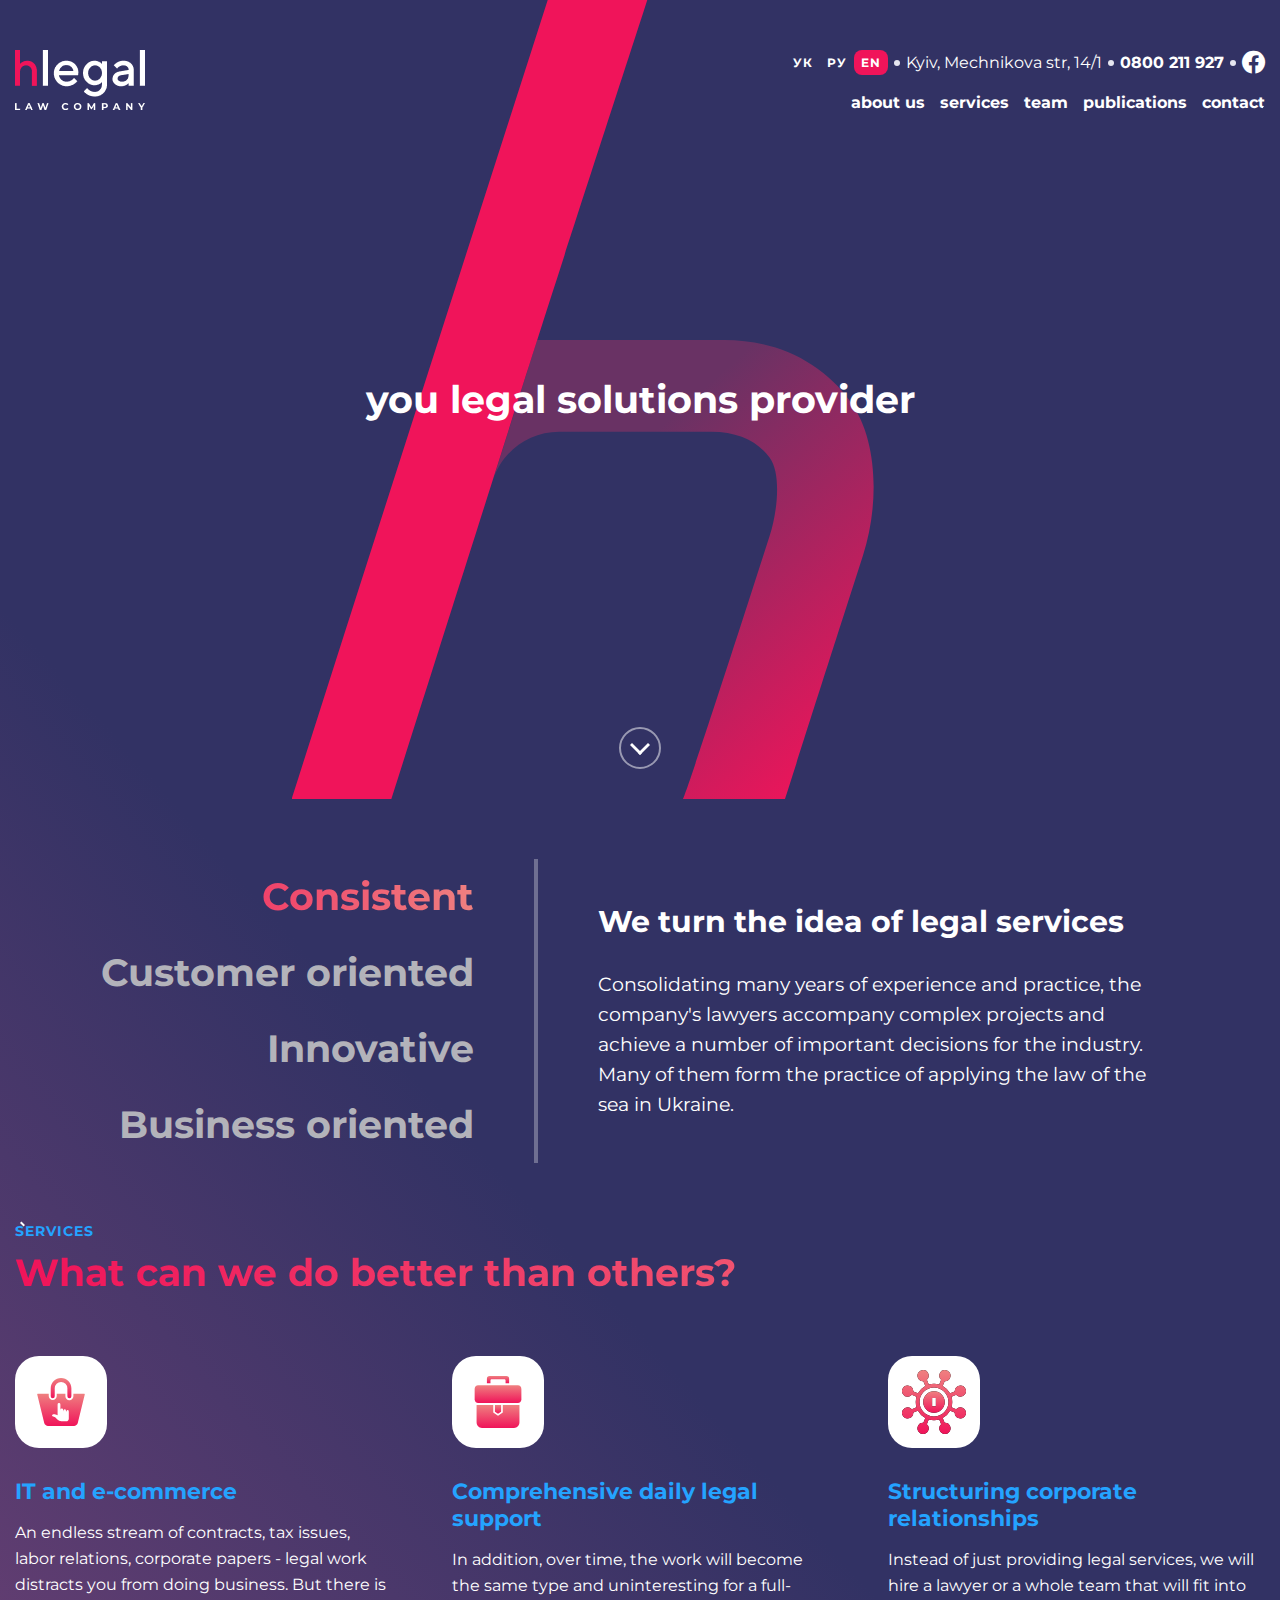
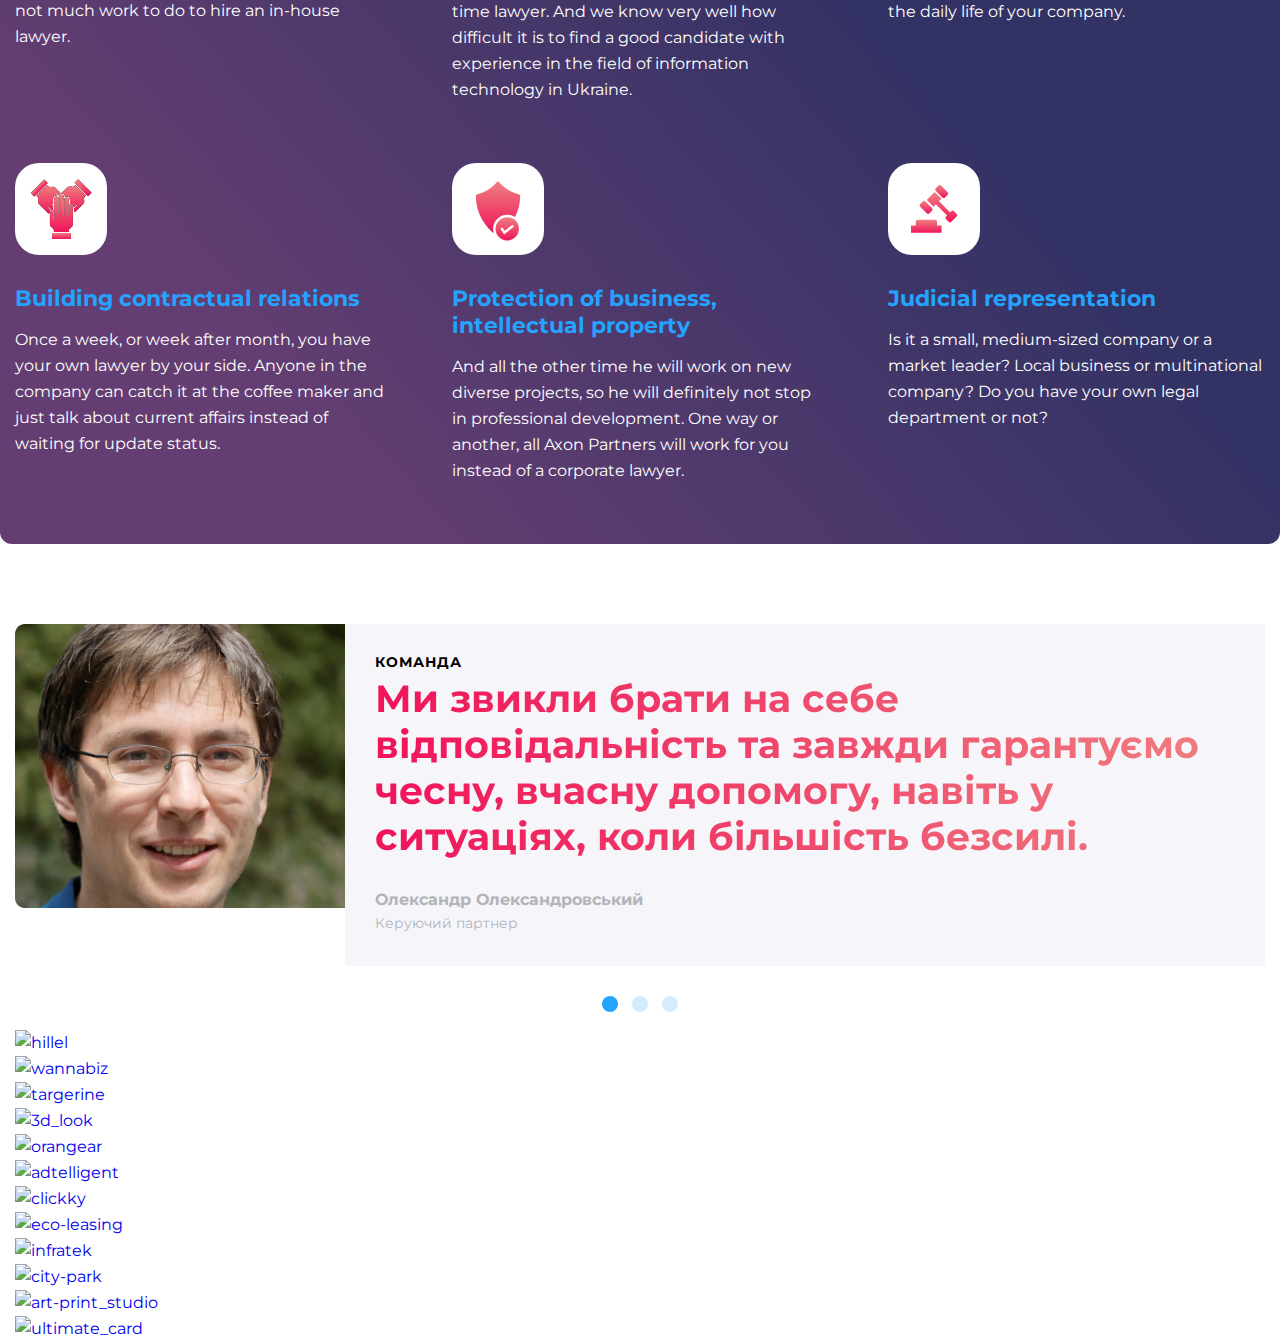
==== public/index.html @ ef776700 "f" ====
<!DOCTYPE html>
<html lang="en">

<head>
    <meta charset="UTF-8">
    <meta http-equiv="X-UA-Compatible" content="IE=edge">
    <meta name="viewport" content="width=device-width, initial-scale=1.0">
    <link rel="stylesheet" href="https://cdn.jsdelivr.net/npm/swiper@8/swiper-bundle.min.css"/>
    <link rel="stylesheet" href="css/style.css">
    <title>Document</title>
</head>

<body>
    <div id="wrapper">
        <header id="header">
            <div class="container">
                <div class="head">
                    <div class="head__text">
                        <div class="head__menu-top">
                            <ul class="head__lang">
                                <li class="head__info-lang"><a class="head__lang-link" href="#">УК</a></li>
                                <li class="head__info-lang"><a class="head__lang-link" href="#">РУ</a></li>
                                <li class="head__info-lang"><a class="head__lang-link head__lang-link--active" href="#">EN</a></li>
                            </ul>
                            <ul class="head__info">
                                <li class="head__info-contact mobile-none">
                                    <a class="head__contact-link head__contact-link--fw-reg" href="#">
                                        <address>Kyiv, Mechnikova str, 14/1</address>
                                    </a>
                                </li>
                                <li class="head__info-contact"><a class="head__contact-link" href="tel:0800211927">0800 211 927</a></li>
                                <li class="head__info-contact mobile-none"><a class="head__contact-link head__fb" href="#"><span class="icon-facebook"></span></a></li>
                            </ul>
                        </div>
                        <input id="drop" type="checkbox">
                        <label for="drop" class="drop"><span>m</span></label>
                        <div class="drop-bg">
                            <ul class="head__menu mobile-none">
                                <li class="head__menu-list"><a class="head__menu-link" href="#">about us</a></li>
                                <li class="head__menu-list"><a class="head__menu-link" href="#">services</a></li>
                                <li class="head__menu-list"><a class="head__menu-link" href="#">team</a></li>
                                <li class="head__menu-list"><a class="head__menu-link" href="#">publications</a></li>
                                <li class="head__menu-list"><a class="head__menu-link" href="#">contact</a></li>
                            </ul>
                        </div>
                    </div>
                    <div class="head__logo">
                        <a class="head__logo-link" href="#"><img src="images/logo.png" alt="logo"></a>
                    </div>
                </div>
            </div>
        </header>
        <main id="main">
            <div class="main-grad">
                <div class="container">
                    <div class="symbol">
                        <div class="symbol__img">
                            <img src="images/Symbol.svg" alt="symbol">
                        </div>
                        <span class="symbol__text-pos">you legal solutions provider</span>
                        <a href="#" class="symbol__btn-pos"><span class="symbol__arrow">a</span></a>
                    </div>
                    <div class="menu-check">
                        <input id="cons" name="chek" type="radio" checked>
                        <input id="cust" name="chek" type="radio">
                        <input id="innov" name="chek" type="radio">
                        <input id="busin" name="chek" type="radio">
                        <div class="menu-check__list menu-check__swiper">
                            <label class="hero menu-check__click" for="cons">Consistent</label>
                            <label class="hero menu-check__click" for="cust">Customer oriented</label>
                            <label class="hero menu-check__click" for="innov">Innovative</label>
                            <label class="hero menu-check__click" for="busin">Business oriented</label>
                        </div>
                        <div class="menu-check__body">
                            <div class="cons radio">
                                <h2 class="menu-check__title">We turn the idea of legal services</h2>
                                <p>
                                    Consolidating many years of experience and practice, the
                                    company's lawyers accompany complex projects and
                                    achieve a number of important decisions for the industry.
                                    Many of them form the practice of applying the law of the
                                    sea in Ukraine.
                                </p>
                            </div>
                            <div class="cust radio">
                                <h2 class="menu-check__title">We turn the idea of legal services</h2>
                                <p>
                                    Consolidating many years of experience and practice, the 
                                    company's lawyers accompany complex projects and 
                                    achieve a number of important decisions for the industry.
                                </p>
                            </div>
                            <div class="innov radio">
                                <h2 class="menu-check__title">We turn the idea of </h2>
                                <p>
                                    Consolidating many years of experience and practice, the 
                                    company's lawyers accompany complex projects and 
                                    achieve
                                </p>
                            </div>
                            <div class="busin radio">
                                <h2 class="menu-check__title">We turn the idea of legal services</h2>
                                <p>
                                    Consolidating many years of experience and practice, the 
                                    company's lawyers accompany complex projects and 
                                    achieve a number of important decisions for the industry. 
                                </p>
                            </div>
                        </div>
                    </div>
                    <div class="line-cards">
                        <a class="line-cards__btn" href="#"><h3 class="h3-caps line-cards__h3-caps">Services</h3></a>
                        <span class="hero line-cards__hero">What can we do better than others?</span>
                        <ul class="line-cards__list">
                            <li class="line-cards__list-li">
                                <div class="line-cards__card">
                                    <div class="line-cards__photo">
                                        <img src="images/it.svg" alt="it">
                                    </div>
                                    <div class="line-cards__text">
                                        <h3 class="line-cards__title">IT and e-commerce</h3>
                                        <p class="line-cards__description">
                                            An endless stream of contracts, tax issues, labor relations,
                                            corporate papers - legal work distracts you from doing business.
                                            But there is not much work to do to hire an in-house lawyer.
                                        </p>
                                    </div>
                                </div>
                            </li>
                            <li class="line-cards__list-li">
                                <div class="line-cards__card">
                                    <div class="line-cards__photo">
                                        <img src="images/comprehensive.svg" alt="comprehensive">
                                    </div>
                                    <div class="line-cards__text">
                                        <h3 class="line-cards__title">Comprehensive daily
                                            legal support</h3>
                                        <p class="line-cards__description">
                                            In addition, over time, the work will become the same type and
                                            uninteresting for a full-time lawyer. And we know very well
                                            how difficult it is to find a good candidate
                                            with experience in the field of information technology in Ukraine.
                                        </p>
                                    </div>
                                </div>
                            </li>
                            <li class="line-cards__list-li">
                                <div class="line-cards__card">
                                    <div class="line-cards__photo">
                                        <img src="images/structuring.svg" alt="structuring">
                                    </div>
                                    <div class="line-cards__text">
                                        <h3 class="line-cards__title">Structuring corporate relationships</h3>
                                        <p class="line-cards__description">
                                            Instead of just providing legal services, we will hire a
                                            lawyer or a whole team that will fit into the daily life of your company.
                                        </p>
                                    </div>
                                </div>
                            </li>
                            <li class="line-cards__list-li">
                                <div class="line-cards__card">
                                    <div class="line-cards__photo">
                                        <img src="images/building.svg" alt="building">
                                    </div>
                                    <div class="line-cards__text">
                                        <h3 class="line-cards__title">Building contractual relations</h3>
                                        <p class="line-cards__description">
                                            Once a week, or week after month, you have your own lawyer
                                            by your side. Anyone in the company can catch it at
                                            the coffee maker and just talk about current affairs
                                            instead of waiting for update status.
                                        </p>
                                    </div>
                                </div>
                            </li>
                            <li class="line-cards__list-li">
                                <div class="line-cards__card">
                                    <div class="line-cards__photo">
                                        <img src="images/protection.svg" alt="protection">
                                    </div>
                                    <div class="line-cards__text">
                                        <h3 class="line-cards__title">Protection of business, intellectual property</h3>
                                        <p class="line-cards__description">
                                            And all the other time he will work on new diverse projects,
                                            so he will definitely not stop in professional development.
                                            One way or another, all Axon Partners will work for you
                                            instead of a corporate lawyer.
                                        </p>
                                    </div>
                                </div>
                            </li>
                            <li class="line-cards__list-li">
                                <div class="line-cards__card">
                                    <div class="line-cards__photo">
                                        <img src="images/judicial.svg" alt="judicial">
                                    </div>
                                    <div class="line-cards__text">
                                        <h3 class="line-cards__title">Judicial representation</h3>
                                        <p class="line-cards__description">
                                            Is it a small, medium-sized company or a market leader?
                                            Local business or multinational company?
                                            Do you have your own legal department or not?
                                        </p>
                                    </div>
                                </div>
                            </li>
                        </ul>
                    </div>
                </div>
            </div>
            <div class="container">
                <div class="swiper">
                    <div class="swiper-wrapper">
                        <div class="swiper-slide">
                            <div class="team">
                                <div class="team__photo">
                                    <div class="team__petay">
                                        <img src="images/petay.png" alt="petay">
                                    </div>
                                    <div class="team__petay-mobile">
                                        <img src="images/petay-mobile.png" alt="petay-mobile">
                                    </div>
                                </div>
                                <div class="team__discription">
                                    <h3 class="h3-caps">команда</h3>
                                    <blockquote class="hero team__hero">
                                        Ми звикли брати на себе відповідальність та завжди 
                                        гарантуємо чесну, вчасну допомогу, навіть у ситуаціях, 
                                        коли більшість безсилі.
                                    </blockquote>
                                    <figcaption>
                                        <h4 class="team__name">Олександр Олександровський</h4>
                                        <span class="team__position">Керуючий партнер</span>
                                    </figcaption>
                                </div>
                            </div>
                        </div>
                        <div class="swiper-slide">
                            <div class="team">
                                <div class="team_photo">
                                    <div class="team__petay">
                                        <img src="images/petay.png" alt="petay">
                                    </div>
                                    <div class="team__petay-mobile">
                                        <img src="images/petay-mobile.png" alt="petay-mobile">
                                    </div>
                                </div>
                                <div class="team__discription">
                                    <h3 class="h3-caps">команда</h3>
                                    <blockquote class="hero team__hero">
                                        Ми звикли брати на себе відповідальність та завжди 
                                        гарантуємо чесну, вчасну допомогу, навіть у ситуаціях, 
                                        коли більшість безсилі.
                                    </blockquote>
                                    <figcaption>
                                        <h4 class="team__name">Олександр Олександровський</h4>
                                        <span class="team__position">Керуючий партнер</span>
                                    </figcaption>
                                </div>
                            </div>
                        </div>
                        <div class="swiper-slide">
                            <div class="team">
                                <div class="team__photo">
                                    <div class="team__petay">
                                        <img src="images/petay.png" alt="petay">
                                    </div>
                                    <div class="team__petay-mobile">
                                        <img src="images/petay-mobile.png" alt="petay-mobile">
                                    </div>
                                </div>
                                <div class="team__discription">
                                    <h3 class="h3-caps">команда</h3>
                                    <blockquote class="hero team__hero">
                                        Ми звикли брати на себе відповідальність та завжди 
                                        гарантуємо чесну, вчасну допомогу, навіть у ситуаціях, 
                                        коли більшість безсилі.
                                    </blockquote>
                                    <figcaption>
                                        <h4 class="team__name">Олександр Олександровський</h4>
                                        <span class="team__position">Керуючий партнер</span>
                                    </figcaption>
                                </div>
                            </div>
                        </div>
                    </div>
                    <div class="swiper-pagination"></div>
                </div>
            </div>
            <div class="brand">
                <div class="container">
                    <ul>
                        <li><a href="#"><img src="ima" alt="hillel"></a></li>
                        <li><a href="#"><img src="" alt="wannabiz"></a></li>
                        <li><a href="#"><img src="" alt="targerine"></a></li>
                        <li><a href="#"><img src="" alt="3d_look"></a></li>
                        <li><a href="#"><img src="" alt="orangear"></a></li>
                        <li><a href="#"><img src="" alt="adtelligent"></a></li>
                        <li><a href="#"><img src="" alt="clickky"></a></li>
                        <li><a href="#"><img src="" alt="eco-leasing"></a></li>
                        <li><a href="#"><img src="" alt="infratek"></a></li>
                        <li><a href="#"><img src="" alt="city-park"></a></li>
                        <li><a href="#"><img src="" alt="art-print_studio"></a></li>
                        <li><a href="#"><img src="" alt="ultimate_card"></a></li>
                    </ul>
                </div>
            </div>
        <!-- </div> -->
        </main>
        <footer id="footer">
        </footer>
    </div>
    <script src="https://cdn.jsdelivr.net/npm/swiper@8/swiper-bundle.min.js"></script>
    <script>
        const swiper = new Swiper('.swiper', {
            loop: true,

            pagination: {
                el: '.swiper-pagination',
                clickable: true,
            },
        });
    </script>
    <!-- <script>
        const swiper_check = new Swiper('.menu-check__swiper', {
            loop: true,

            effect: slide,
            clickable: true,
            pagination: {
                el: '.swiper-slide',
                clickable: true,

                breakpoints: {
                    480: {
                        clickable: false,
                    },
                },
            },
        });
    </script> -->
</body>

</html>
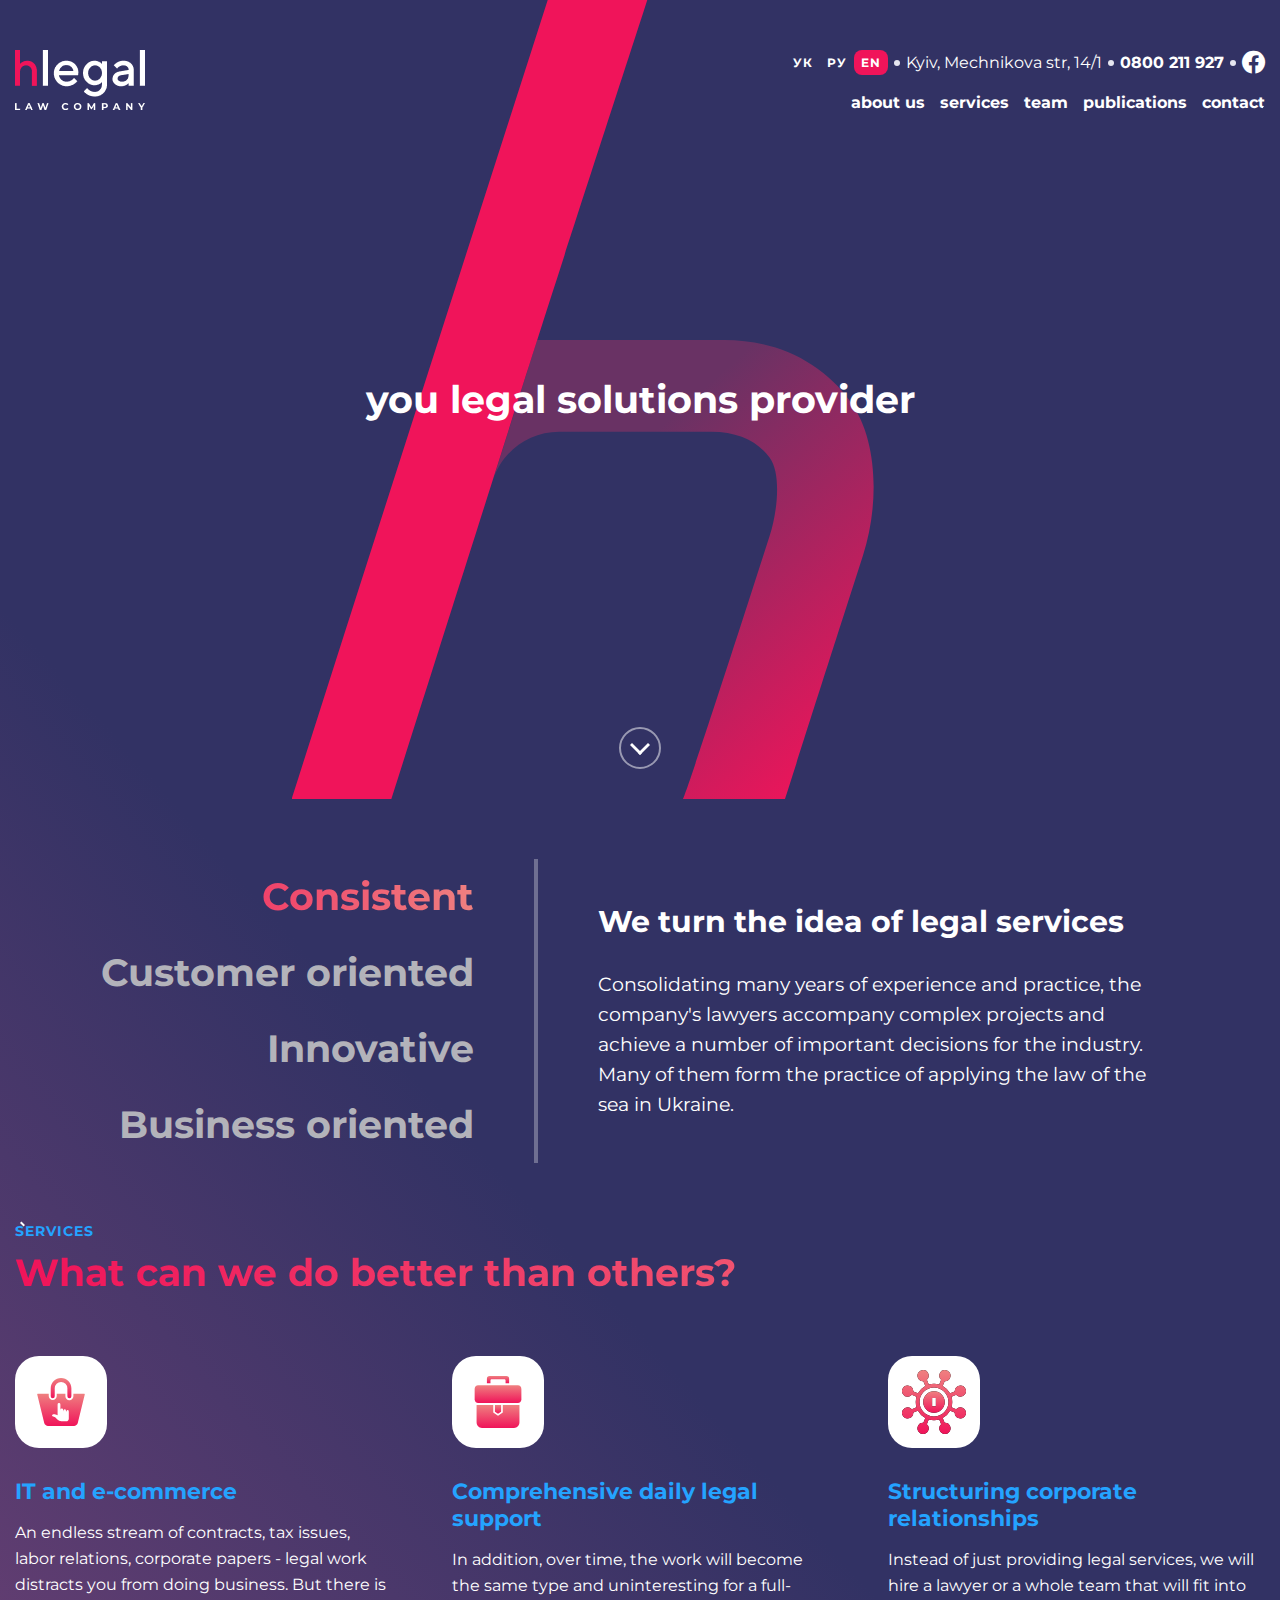
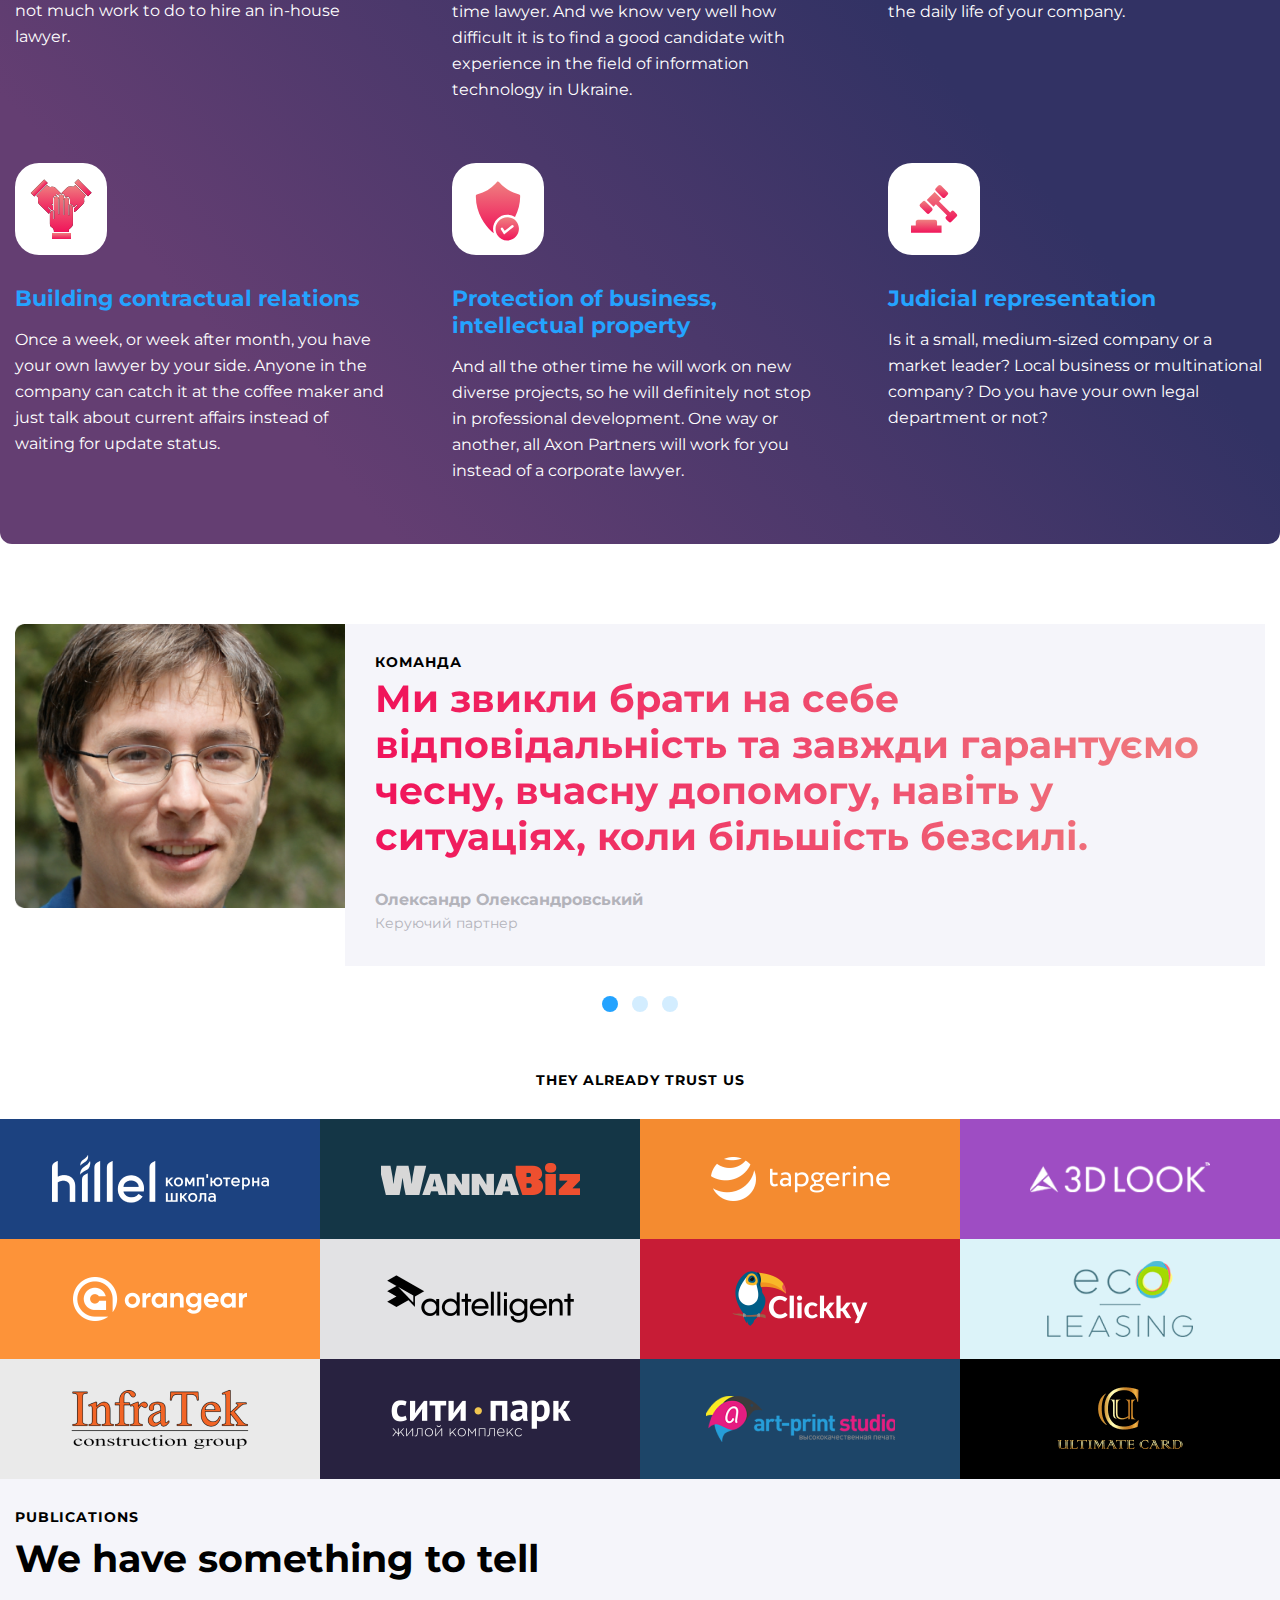
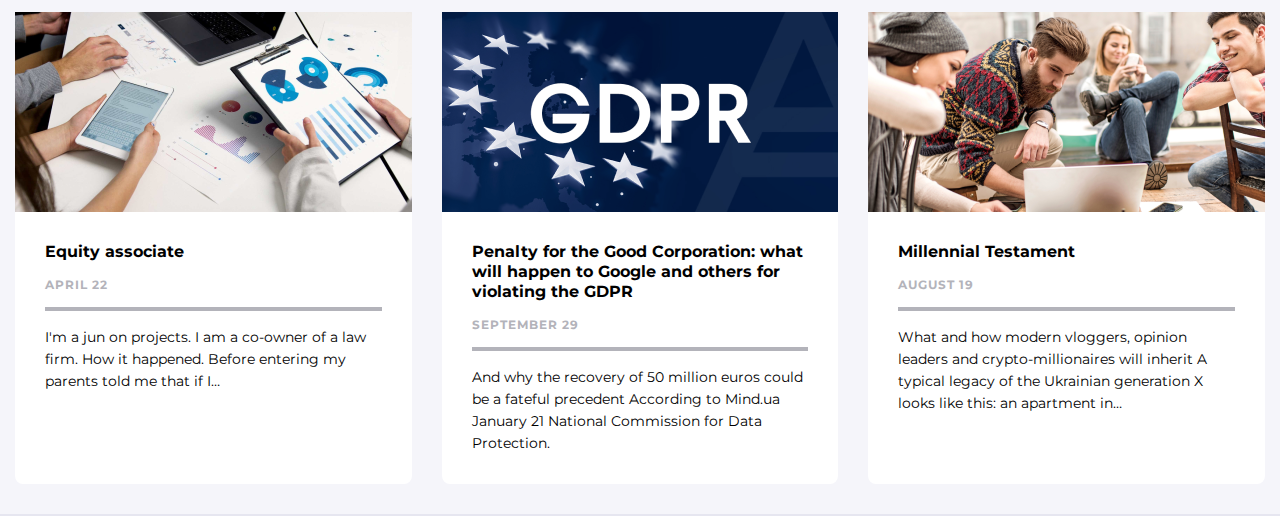
==== commit a3e539c4: "f" ====
--- a/public/index.html
+++ b/public/index.html
@@ -289,24 +289,61 @@
                 </div>
             </div>
             <div class="brand">
+                <h3 class="h3-caps brand__h3-caps">They already trust us</h3>
+                <div class="brand__grid-box">
+                    <a class="brand__img" href="#"><img src="images/hillel.png" alt="hillel"></a>
+                    <a class="brand__img" href="#"><img src="images/wannabiz.png" alt="wannabiz"></a>
+                    <a class="brand__img" href="#"><img src="images/targerin.png" alt="targerine"></a>
+                    <a class="brand__img" href="#"><img src="images/3d_look.png" alt="3d_look"></a>
+                    <a class="brand__img" href="#"><img src="images/orangear.png" alt="orangear"></a>
+                    <a class="brand__img" href="#"><img src="images/adtelligent.png" alt="adtelligent"></a>
+                    <a class="brand__img" href="#"><img src="images/clickky.png" alt="clickky"></a>
+                    <a class="brand__img" href="#"><img src="images/eco-leasing.png" alt="eco-leasing"></a>
+                    <a class="brand__img" href="#"><img src="images/infatek.png" alt="infratek"></a>
+                    <a class="brand__img" href="#"><img src="images/city-park.png" alt="city-park"></a>
+                    <a class="brand__img" href="#"><img src="images/art-print_studio.png" alt="art-print_studio"></a>
+                    <a class="brand__img" href="#"><img src="images/ultimate_card.png" alt="ultimate_card"></a>
+                </div>
+            </div>
+            <div class="article">
                 <div class="container">
-                    <ul>
-                        <li><a href="#"><img src="ima" alt="hillel"></a></li>
-                        <li><a href="#"><img src="" alt="wannabiz"></a></li>
-                        <li><a href="#"><img src="" alt="targerine"></a></li>
-                        <li><a href="#"><img src="" alt="3d_look"></a></li>
-                        <li><a href="#"><img src="" alt="orangear"></a></li>
-                        <li><a href="#"><img src="" alt="adtelligent"></a></li>
-                        <li><a href="#"><img src="" alt="clickky"></a></li>
-                        <li><a href="#"><img src="" alt="eco-leasing"></a></li>
-                        <li><a href="#"><img src="" alt="infratek"></a></li>
-                        <li><a href="#"><img src="" alt="city-park"></a></li>
-                        <li><a href="#"><img src="" alt="art-print_studio"></a></li>
-                        <li><a href="#"><img src="" alt="ultimate_card"></a></li>
-                    </ul>
-                </div>
-            </div>
-        <!-- </div> -->
+                    <h3 class="h3-caps article__h3-caps">Publications</h3>
+                    <span class="hero article__hero">We have something to tell</span>
+                    <div class="article__grid-box">
+                        <div class="article__card">
+                            <div class="article__card-img">
+                                <img src="images/equity.png" alt="equity">
+                            </div>
+                            <div class="article__card-body">
+                                <h4 class="article__title">Equity associate</h4>
+                                <span class="article__date h3-caps">April 22</span>
+                                <p class="article__text">I'm a jun on projects. I am a co-owner of a law firm. How it happened. Before entering my parents told me that if I…</p>
+                            </div>
+                        </div>
+                        <div class="article__card">
+                            <div class="article__card-img">
+                                <img src="images/gdpr.png" alt="gdpr">
+                            </div>
+                            <div class="article__card-body">
+                                <h4 class="article__title">Penalty for the Good Corporation: what will happen to Google and others for violating the GDPR</h4>
+                                <span class="article__date h3-caps">September 29</span>
+                                <p class="article__text">And why the recovery of 50 million euros could be a fateful precedent According to Mind.ua January 21 National Commission for Data Protection.</p>
+                            </div>
+                        </div>
+                        <div class="article__card">
+                            <div class="article__card-img">
+                                <img src="images/testament.png" alt="testament">
+                            </div>
+                            <div class="article__card-body">
+                                <h4 class="article__title">Millennial Testament</h4>
+                                <span class="article__date h3-caps">August 19</span>
+                                <p class="article__text">What and how modern vloggers, opinion leaders and crypto-millionaires will inherit A typical legacy of the Ukrainian generation X looks like this: an apartment in…</p>
+                            </div>
+                        </div>
+                    </div>
+                </div>
+            </div>
+            </div>
         </main>
         <footer id="footer">
         </footer>
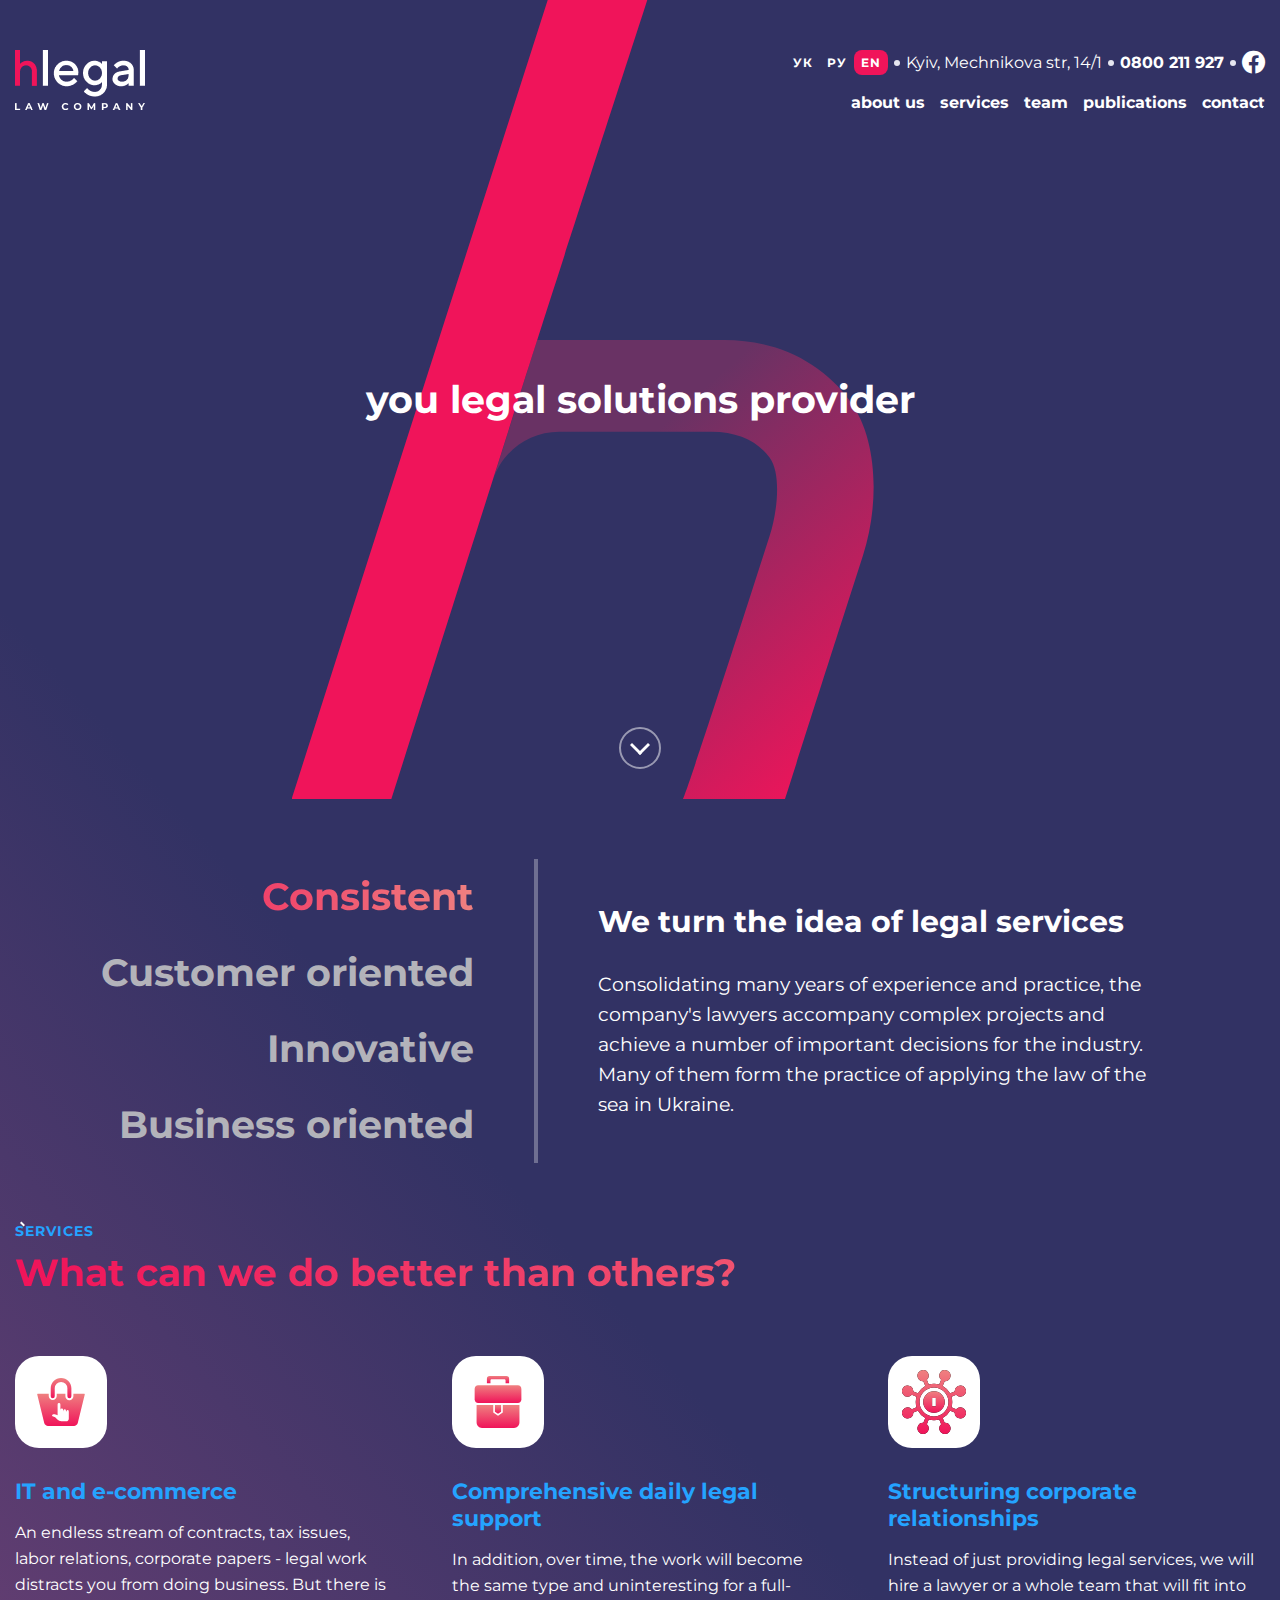
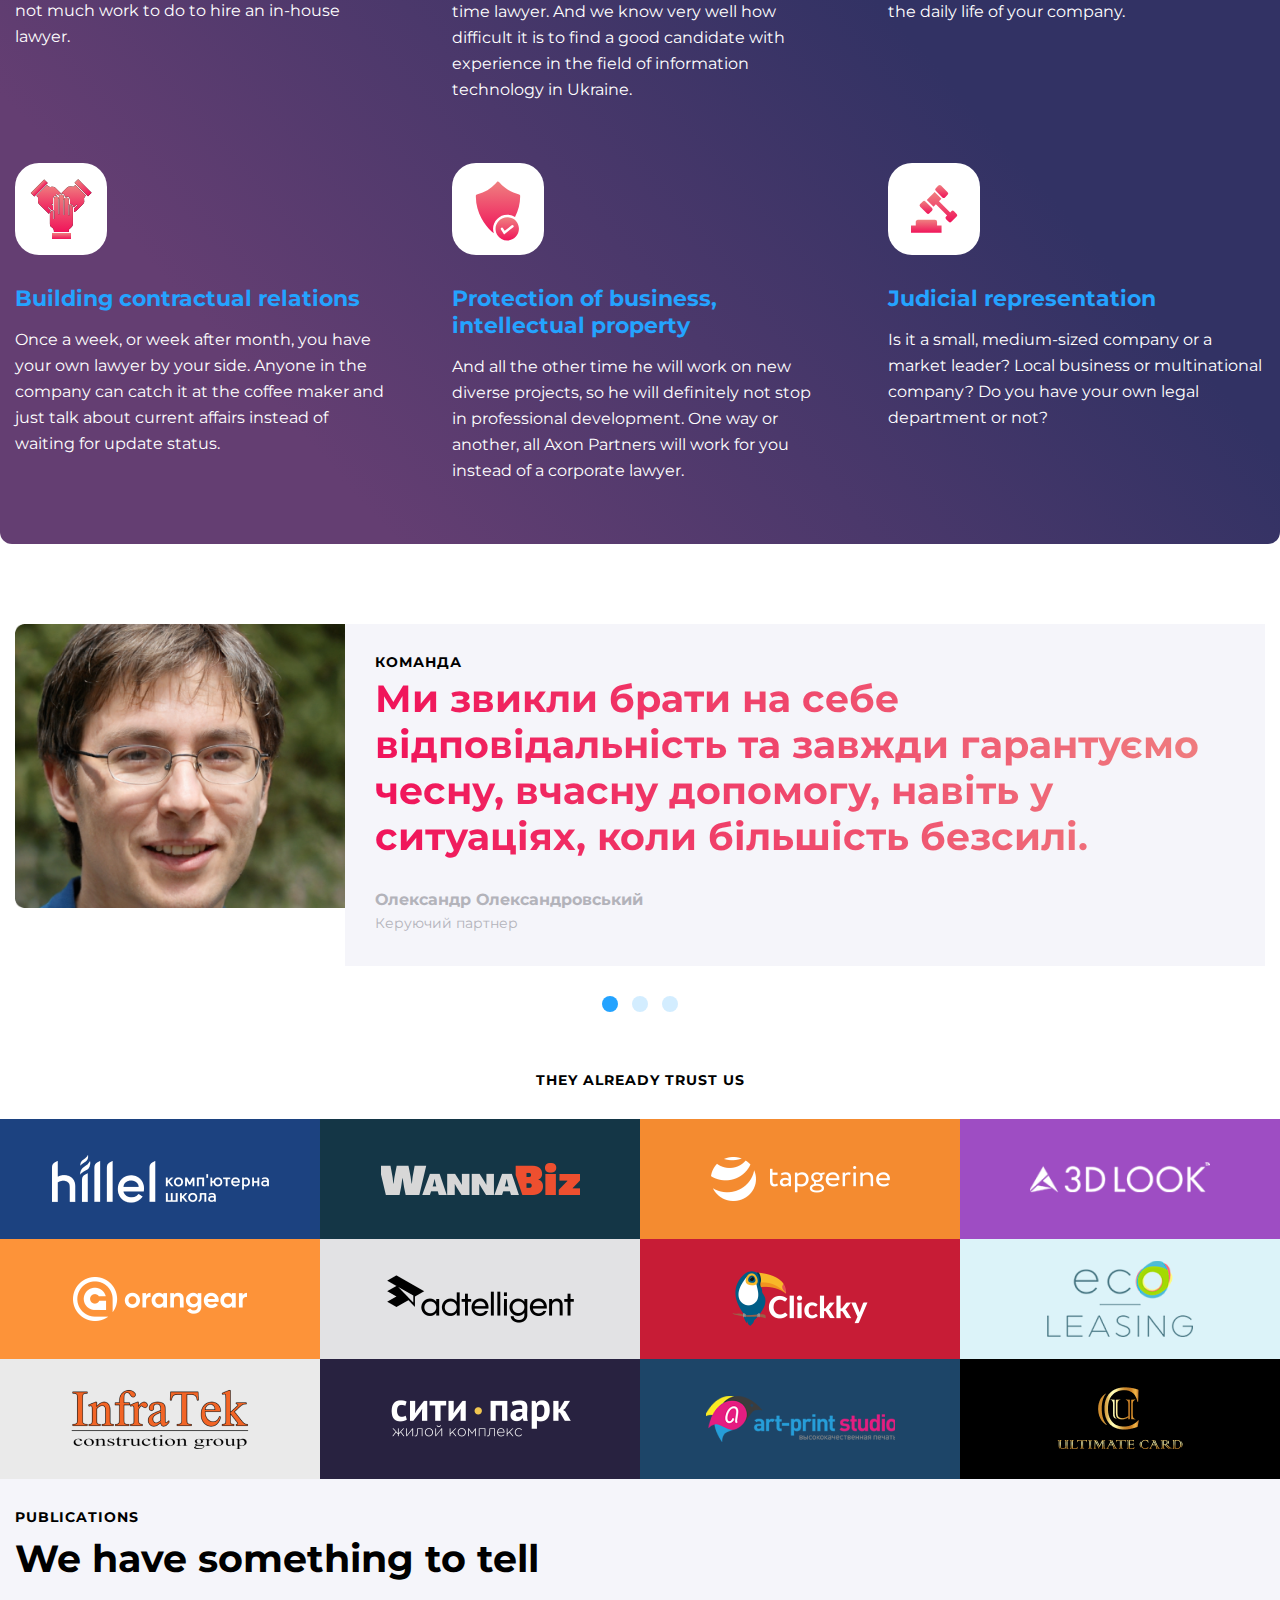
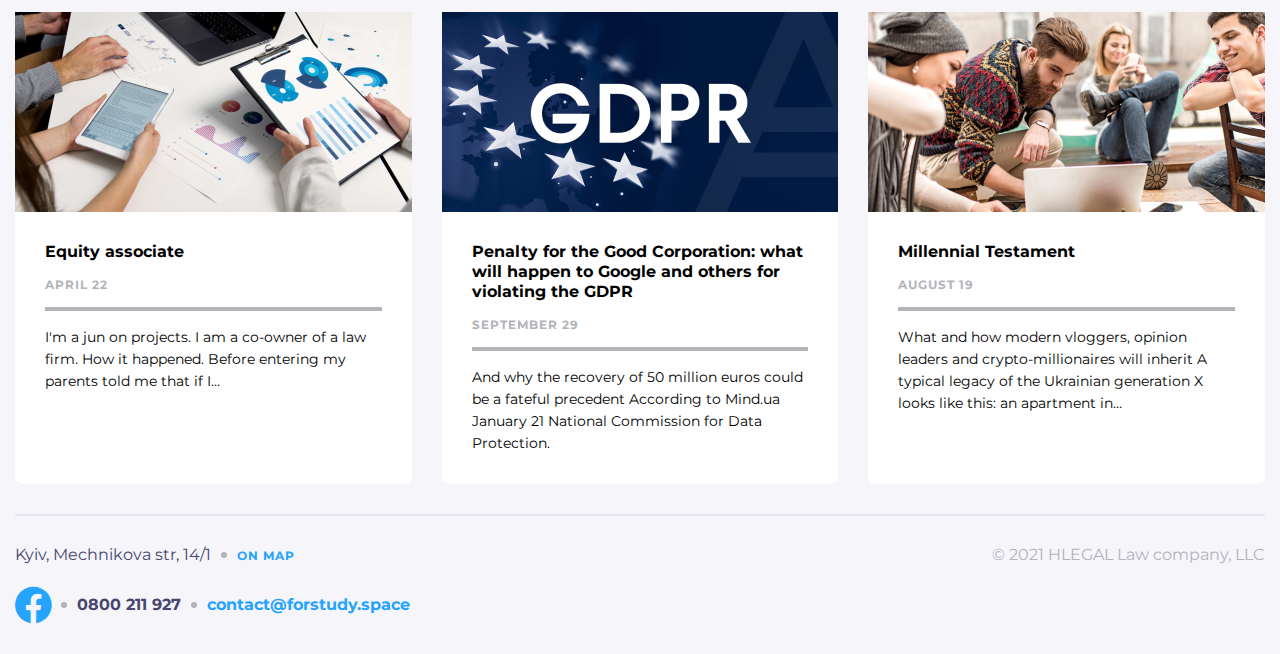
==== commit 50672904: "f" ====
--- a/public/index.html
+++ b/public/index.html
@@ -343,9 +343,34 @@
                     </div>
                 </div>
             </div>
-            </div>
         </main>
         <footer id="footer">
+            <div class="footer__wrapper">
+                <div class="container">
+                    <div class="footer">
+                        <ul class="footer__address">
+                            <li class="head__info-contact">
+                                <a class="head__contact-link head__contact-link--fw-reg" href="#">
+                                    <address>Kyiv, Mechnikova str, 14/1</address>
+                                </a>
+                            </li>
+                            <li class="head__info-contact">
+                                <a class="head__info-contact--foot-fz head__info-contact--foot-color" href="#">On map</a>
+                            </li>
+                        </ul>
+                        <ul class="footer__contact">
+                            <li class="head__info-contact">
+                                <a class="head__contact-link head__fb footer__fb head__info-contact--foot-color" href="#">
+                                    <span class="icon-facebook"></span>
+                                </a>
+                            </li>
+                            <li class="head__info-contact"><a class="head__contact-link" href="tel:0800211927">0800 211 927</a></li>
+                            <li class="head__info-contact"><a class="head__contact-link head__info-contact--foot-color" href="mail:contact@forstudy.space">contact@forstudy.space</a></li>
+                        </ul>
+                        <div class="footer__c"><span>© 2021 HLEGAL Law company, LLC</span></div>
+                    </div>
+                </div>
+            </div>
         </footer>
     </div>
     <script src="https://cdn.jsdelivr.net/npm/swiper@8/swiper-bundle.min.js"></script>
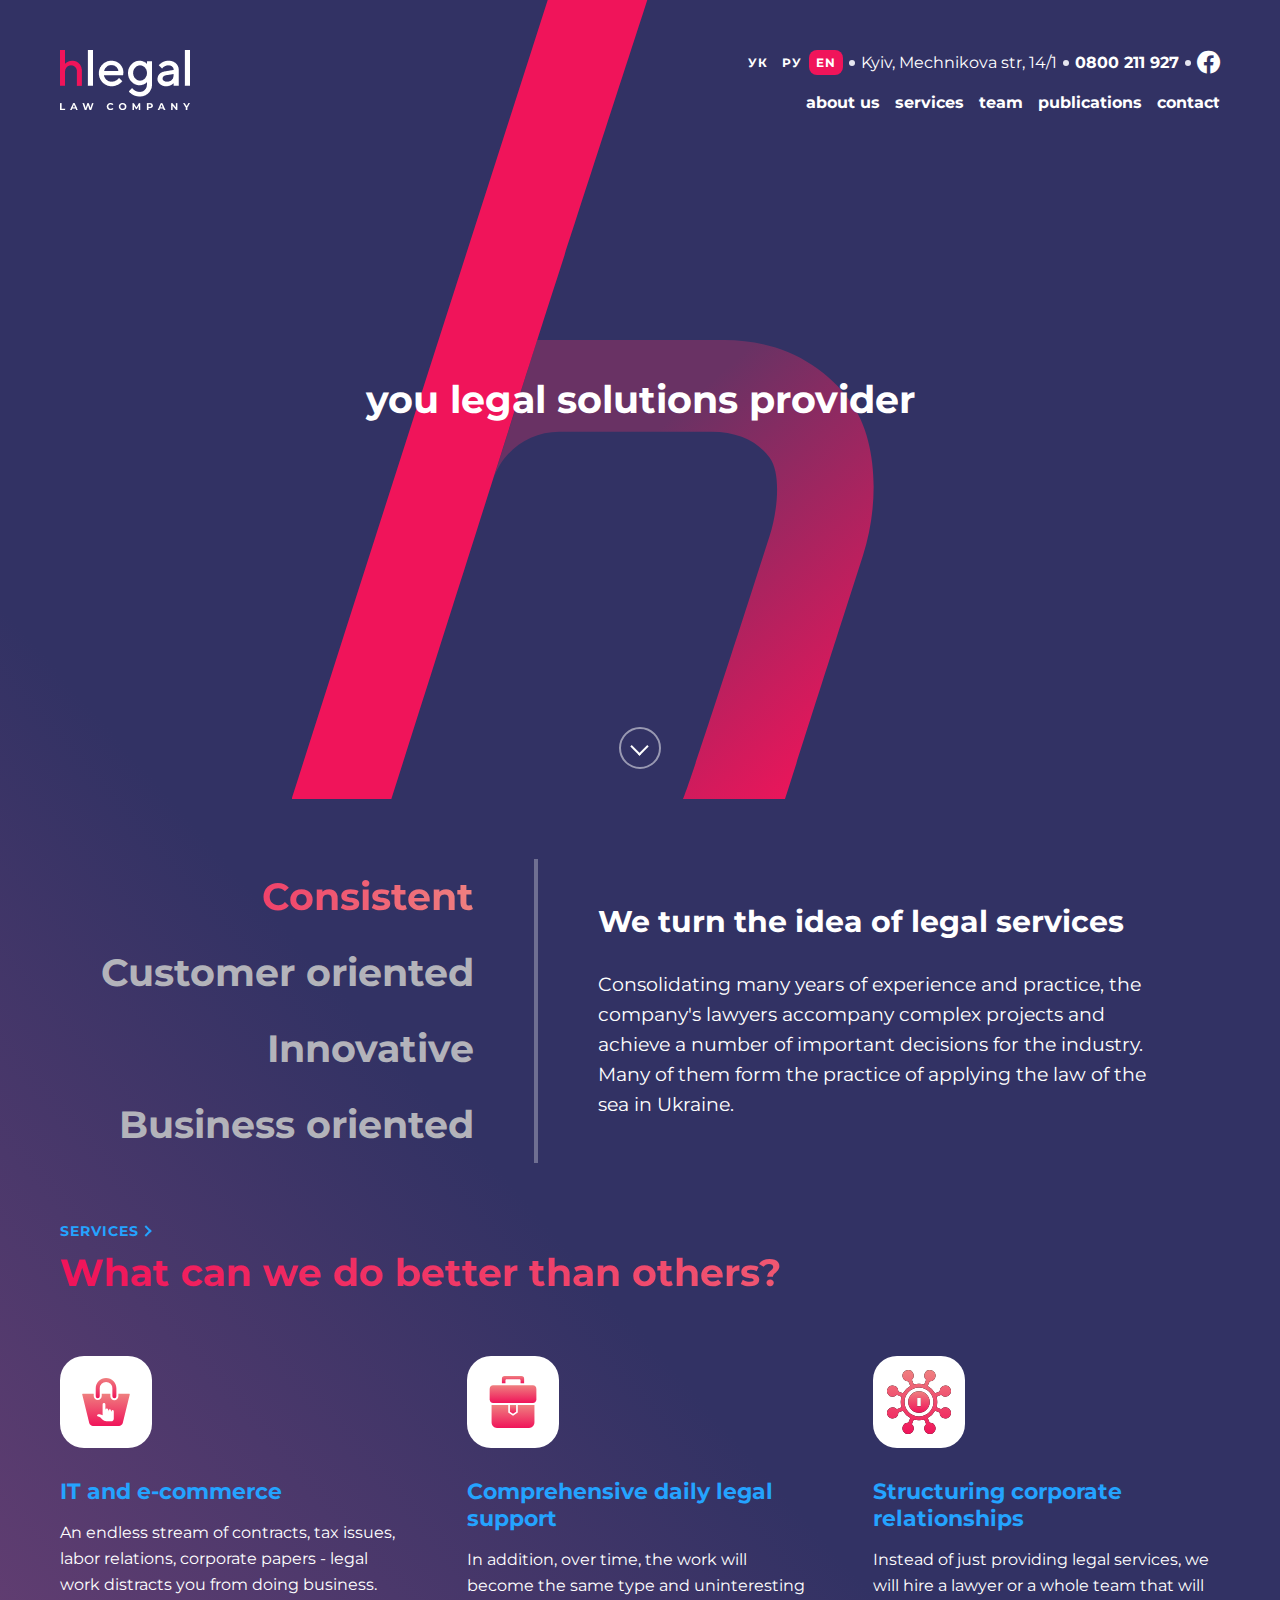
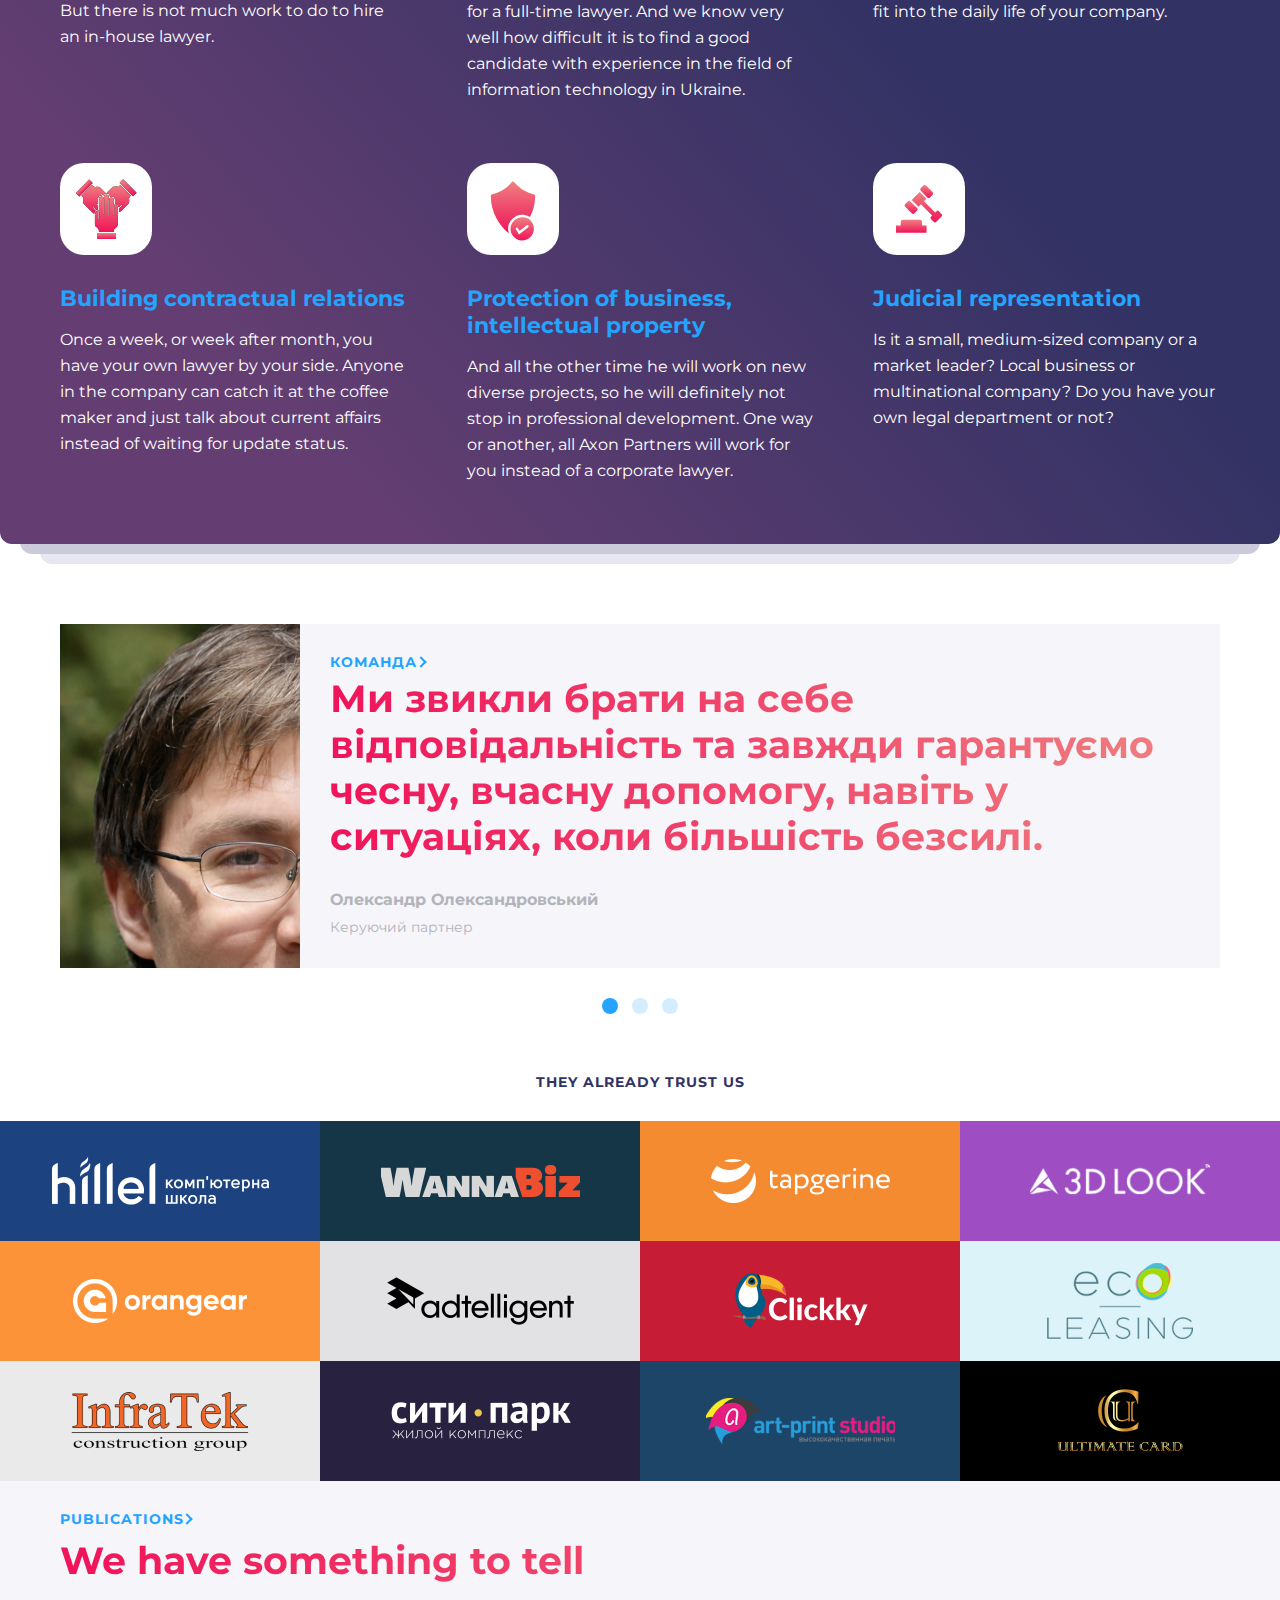
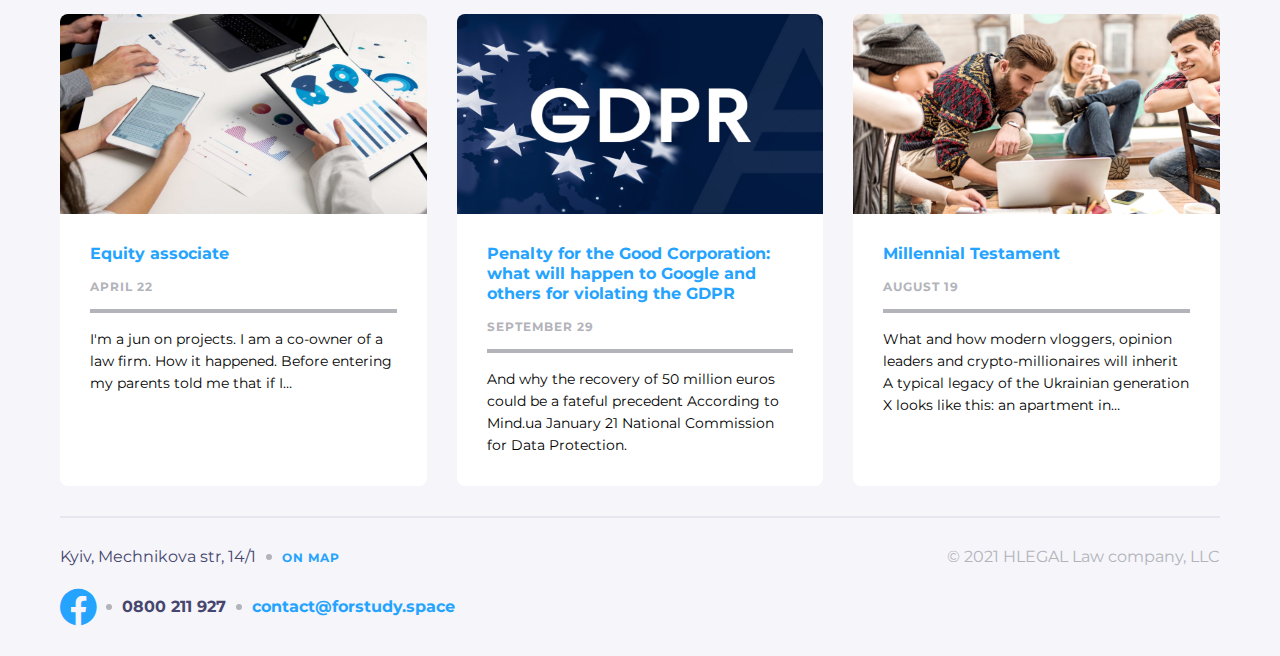
==== commit 48023f7a: "f" ====
--- a/public/index.html
+++ b/public/index.html
@@ -215,6 +215,25 @@
                         <div class="swiper-slide">
                             <div class="team">
                                 <div class="team__photo">
+                                    <img src="images/alexandr.png" alt="alexandr">
+                                </div>
+                                <div class="team__discription">
+                                    <a class="team__btn" href="#"><h3 class="h3-caps">команда</h3></a>
+                                    <blockquote class="hero team__hero">
+                                        Ми звикли брати на себе відповідальність та завжди 
+                                        гарантуємо чесну, вчасну допомогу, навіть у ситуаціях, 
+                                        коли більшість безсилі.
+                                    </blockquote>
+                                    <figcaption>
+                                        <h4 class="team__name">Олександр Олександровський</h4>
+                                        <span class="team__position">Керуючий партнер</span>
+                                    </figcaption>
+                                </div>
+                            </div>
+                        </div>
+                        <div class="swiper-slide">
+                            <div class="team">
+                                <div class="team_photo">
                                     <div class="team__petay">
                                         <img src="images/petay.png" alt="petay">
                                     </div>
@@ -238,7 +257,7 @@
                         </div>
                         <div class="swiper-slide">
                             <div class="team">
-                                <div class="team_photo">
+                                <div class="team__photo">
                                     <div class="team__petay">
                                         <img src="images/petay.png" alt="petay">
                                     </div>
@@ -260,30 +279,6 @@
                                 </div>
                             </div>
                         </div>
-                        <div class="swiper-slide">
-                            <div class="team">
-                                <div class="team__photo">
-                                    <div class="team__petay">
-                                        <img src="images/petay.png" alt="petay">
-                                    </div>
-                                    <div class="team__petay-mobile">
-                                        <img src="images/petay-mobile.png" alt="petay-mobile">
-                                    </div>
-                                </div>
-                                <div class="team__discription">
-                                    <h3 class="h3-caps">команда</h3>
-                                    <blockquote class="hero team__hero">
-                                        Ми звикли брати на себе відповідальність та завжди 
-                                        гарантуємо чесну, вчасну допомогу, навіть у ситуаціях, 
-                                        коли більшість безсилі.
-                                    </blockquote>
-                                    <figcaption>
-                                        <h4 class="team__name">Олександр Олександровський</h4>
-                                        <span class="team__position">Керуючий партнер</span>
-                                    </figcaption>
-                                </div>
-                            </div>
-                        </div>
                     </div>
                     <div class="swiper-pagination"></div>
                 </div>
@@ -297,47 +292,49 @@
                     <a class="brand__img" href="#"><img src="images/3d_look.png" alt="3d_look"></a>
                     <a class="brand__img" href="#"><img src="images/orangear.png" alt="orangear"></a>
                     <a class="brand__img" href="#"><img src="images/adtelligent.png" alt="adtelligent"></a>
-                    <a class="brand__img" href="#"><img src="images/clickky.png" alt="clickky"></a>
-                    <a class="brand__img" href="#"><img src="images/eco-leasing.png" alt="eco-leasing"></a>
-                    <a class="brand__img" href="#"><img src="images/infatek.png" alt="infratek"></a>
-                    <a class="brand__img" href="#"><img src="images/city-park.png" alt="city-park"></a>
-                    <a class="brand__img" href="#"><img src="images/art-print_studio.png" alt="art-print_studio"></a>
-                    <a class="brand__img" href="#"><img src="images/ultimate_card.png" alt="ultimate_card"></a>
+                    <a class="brand__img mobile-none" href="#"><img src="images/clickky.png" alt="clickky"></a>
+                    <a class="brand__img mobile-none" href="#"><img src="images/eco-leasing.png" alt="eco-leasing"></a>
+                    <a class="brand__img mobile-none" href="#"><img src="images/infatek.png" alt="infratek"></a>
+                    <a class="brand__img mobile-none" href="#"><img src="images/city-park.png" alt="city-park"></a>
+                    <a class="brand__img mobile-none" href="#"><img src="images/art-print_studio.png" alt="art-print_studio"></a>
+                    <a class="brand__img mobile-none" href="#"><img src="images/ultimate_card.png" alt="ultimate_card"></a>
                 </div>
             </div>
             <div class="article">
                 <div class="container">
-                    <h3 class="h3-caps article__h3-caps">Publications</h3>
-                    <span class="hero article__hero">We have something to tell</span>
-                    <div class="article__grid-box">
-                        <div class="article__card">
-                            <div class="article__card-img">
-                                <img src="images/equity.png" alt="equity">
-                            </div>
-                            <div class="article__card-body">
-                                <h4 class="article__title">Equity associate</h4>
-                                <span class="article__date h3-caps">April 22</span>
-                                <p class="article__text">I'm a jun on projects. I am a co-owner of a law firm. How it happened. Before entering my parents told me that if I…</p>
-                            </div>
-                        </div>
-                        <div class="article__card">
-                            <div class="article__card-img">
-                                <img src="images/gdpr.png" alt="gdpr">
-                            </div>
-                            <div class="article__card-body">
-                                <h4 class="article__title">Penalty for the Good Corporation: what will happen to Google and others for violating the GDPR</h4>
-                                <span class="article__date h3-caps">September 29</span>
-                                <p class="article__text">And why the recovery of 50 million euros could be a fateful precedent According to Mind.ua January 21 National Commission for Data Protection.</p>
-                            </div>
-                        </div>
-                        <div class="article__card">
-                            <div class="article__card-img">
-                                <img src="images/testament.png" alt="testament">
-                            </div>
-                            <div class="article__card-body">
-                                <h4 class="article__title">Millennial Testament</h4>
-                                <span class="article__date h3-caps">August 19</span>
-                                <p class="article__text">What and how modern vloggers, opinion leaders and crypto-millionaires will inherit A typical legacy of the Ukrainian generation X looks like this: an apartment in…</p>
+                    <div class="article__wrapper">
+                        <a class="article__btn" href="#"><h3 class="h3-caps">Publications</h3></a>
+                        <span class="hero article__hero">We have something to tell</span>
+                        <div class="article__grid-box">
+                            <div class="article__card">
+                                <div class="article__card-img">
+                                    <img src="images/equity.png" alt="equity">
+                                </div>
+                                <div class="article__card-body">
+                                    <h4 class="article__title">Equity associate</h4>
+                                    <span class="article__date h3-caps">April 22</span>
+                                    <p class="article__text">I'm a jun on projects. I am a co-owner of a law firm. How it happened. Before entering my parents told me that if I…</p>
+                                </div>
+                            </div>
+                            <div class="article__card">
+                                <div class="article__card-img">
+                                    <img src="images/gdpr.png" alt="gdpr">
+                                </div>
+                                <div class="article__card-body">
+                                    <h4 class="article__title">Penalty for the Good Corporation: what will happen to Google and others for violating the GDPR</h4>
+                                    <span class="article__date h3-caps">September 29</span>
+                                    <p class="article__text">And why the recovery of 50 million euros could be a fateful precedent According to Mind.ua January 21 National Commission for Data Protection.</p>
+                                </div>
+                            </div>
+                            <div class="article__card">
+                                <div class="article__card-img">
+                                    <img src="images/testament.png" alt="testament">
+                                </div>
+                                <div class="article__card-body">
+                                    <h4 class="article__title">Millennial Testament</h4>
+                                    <span class="article__date h3-caps">August 19</span>
+                                    <p class="article__text">What and how modern vloggers, opinion leaders and crypto-millionaires will inherit A typical legacy of the Ukrainian generation X looks like this: an apartment in…</p>
+                                </div>
                             </div>
                         </div>
                     </div>
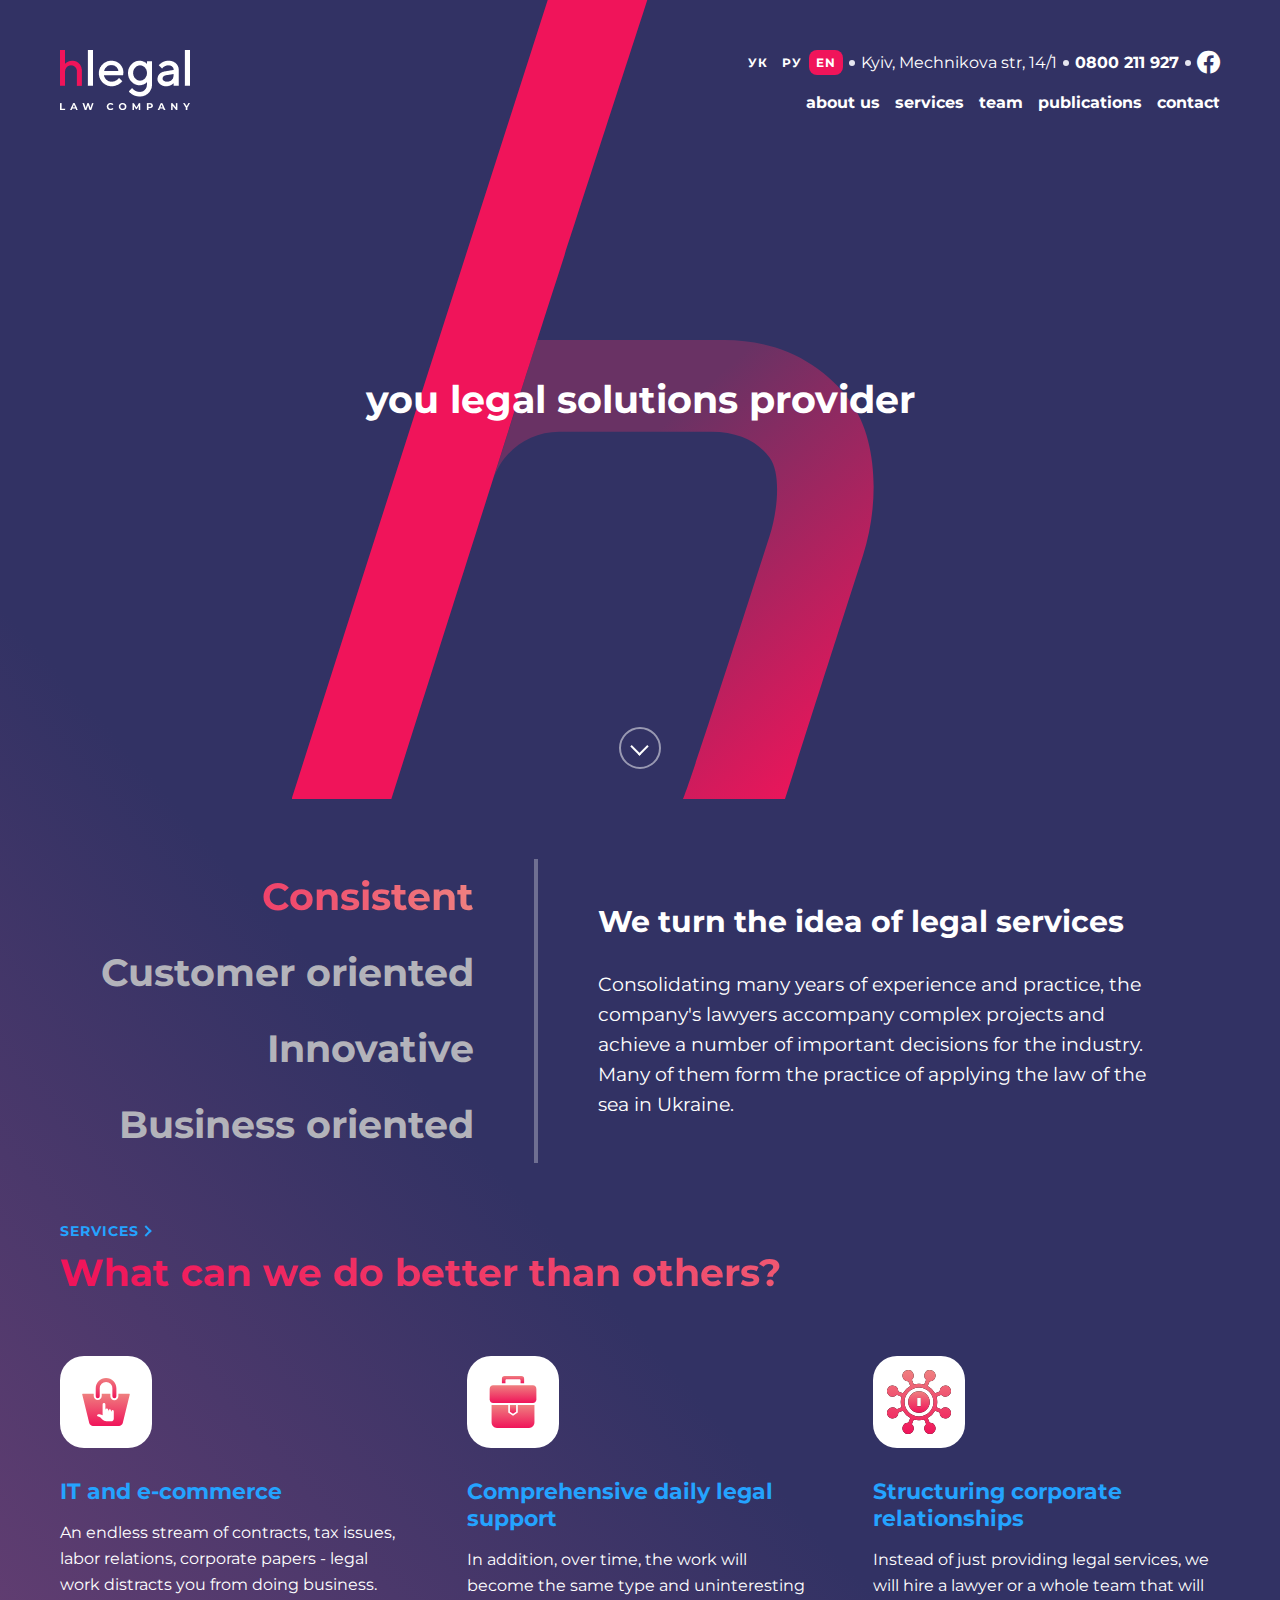
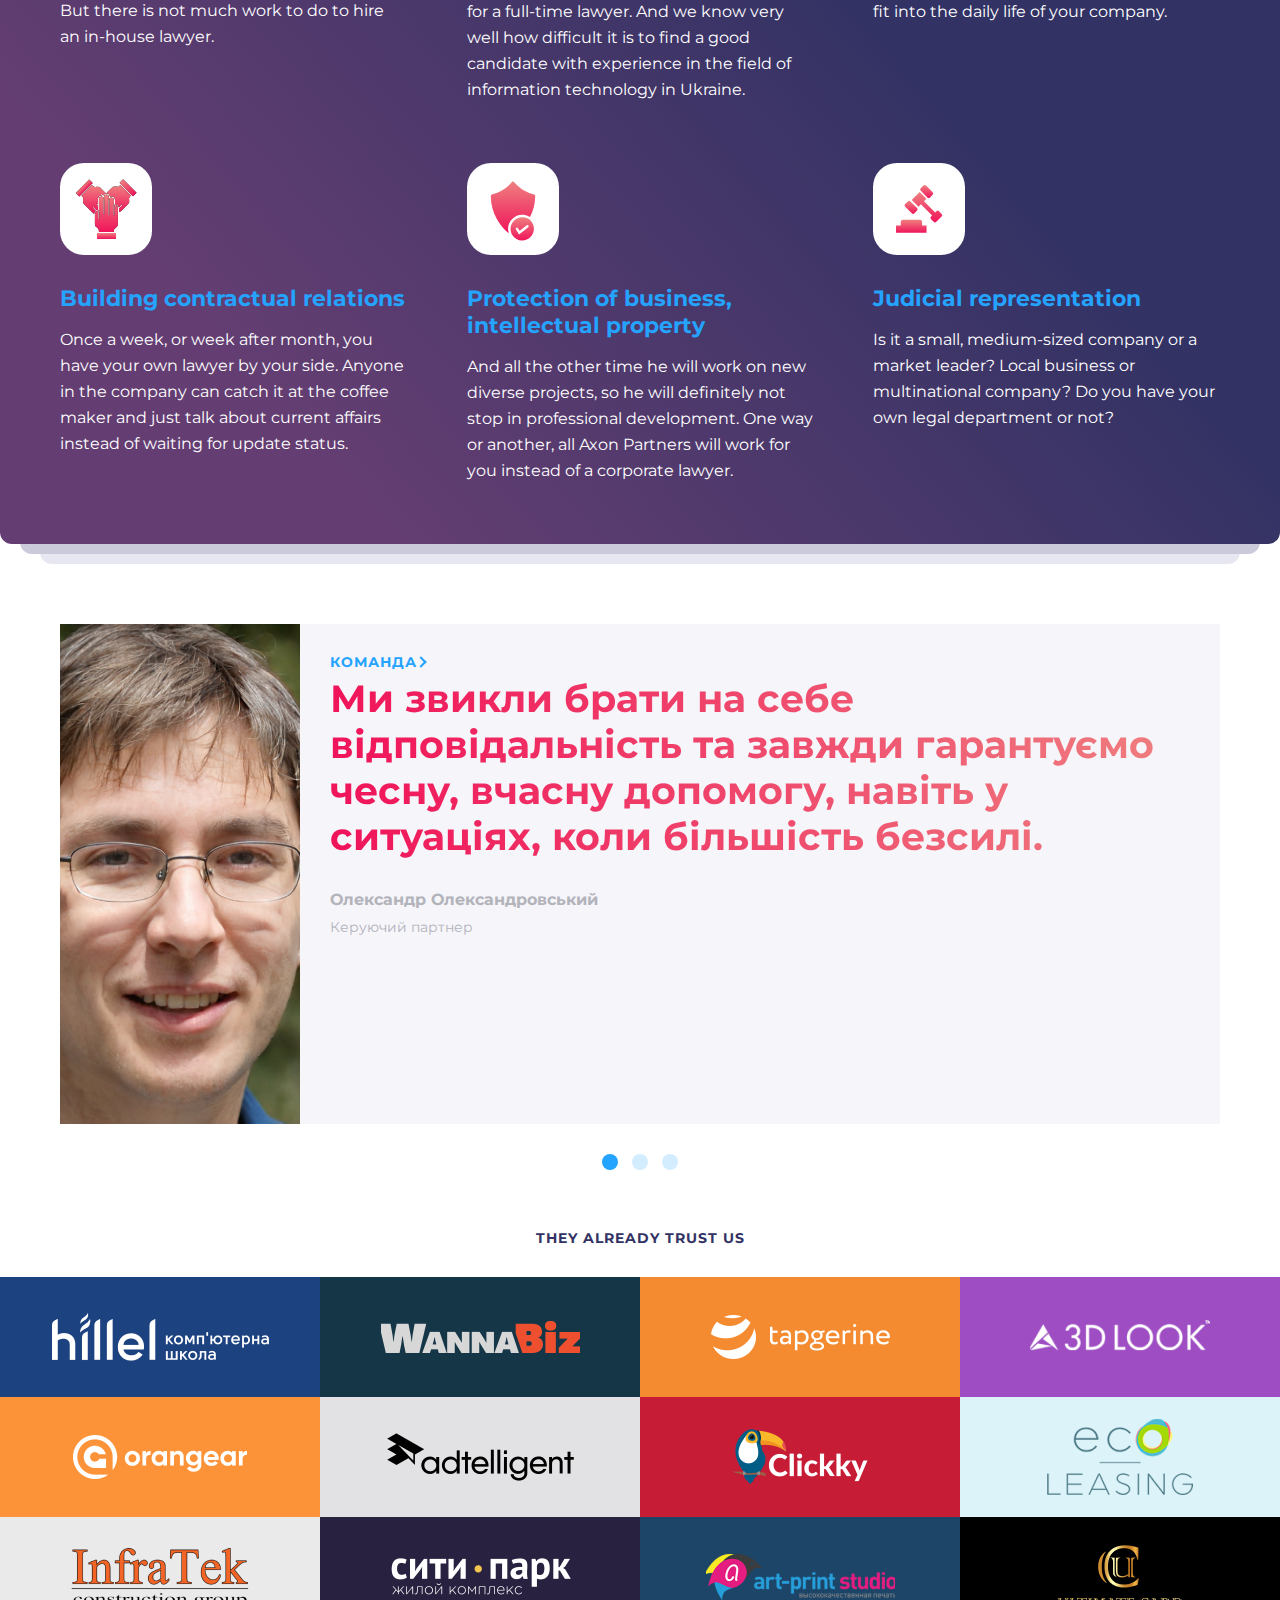
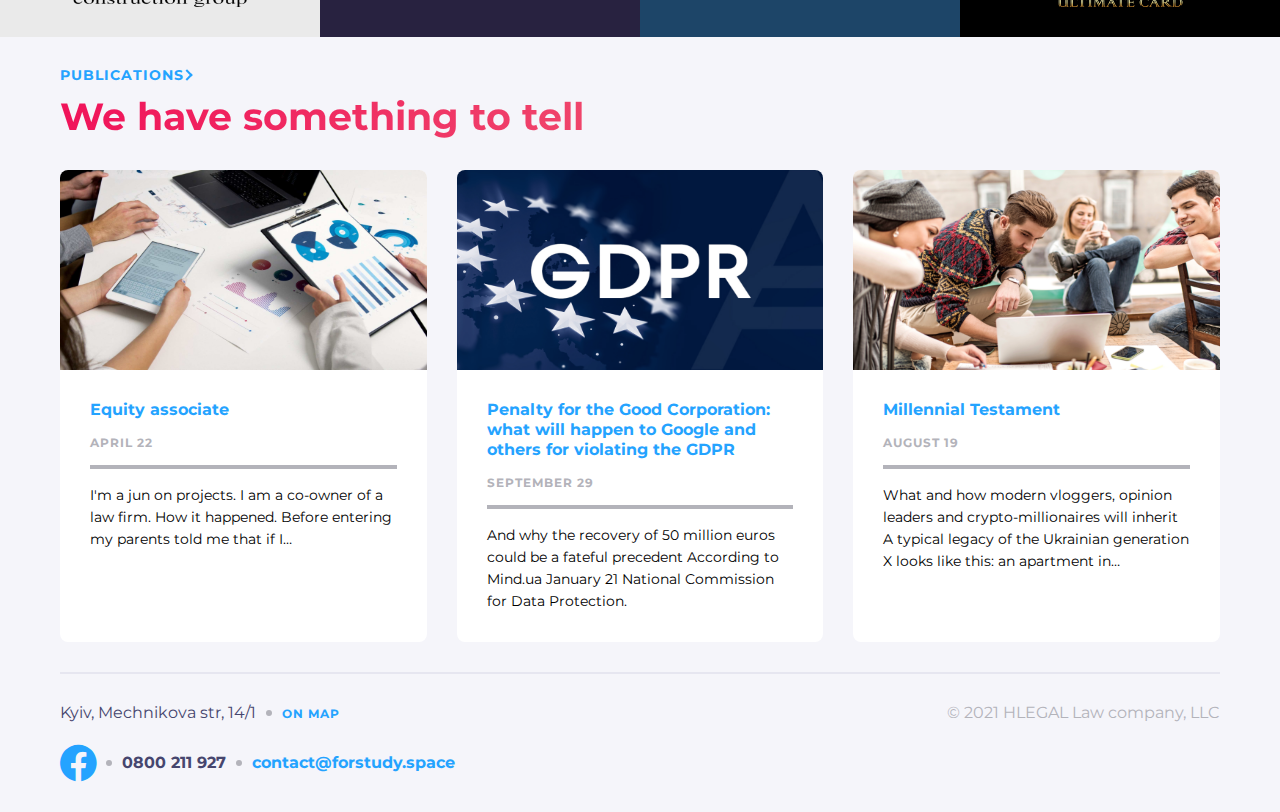
==== commit e3126ddf: "f" ====
--- a/public/index.html
+++ b/public/index.html
@@ -35,7 +35,7 @@
                         <input id="drop" type="checkbox">
                         <label for="drop" class="drop"><span>m</span></label>
                         <div class="drop-bg">
-                            <ul class="head__menu mobile-none">
+                            <ul class="head__menu">
                                 <li class="head__menu-list"><a class="head__menu-link" href="#">about us</a></li>
                                 <li class="head__menu-list"><a class="head__menu-link" href="#">services</a></li>
                                 <li class="head__menu-list"><a class="head__menu-link" href="#">team</a></li>
@@ -233,13 +233,8 @@
                         </div>
                         <div class="swiper-slide">
                             <div class="team">
-                                <div class="team_photo">
-                                    <div class="team__petay">
-                                        <img src="images/petay.png" alt="petay">
-                                    </div>
-                                    <div class="team__petay-mobile">
-                                        <img src="images/petay-mobile.png" alt="petay-mobile">
-                                    </div>
+                                <div class="team__photo">
+                                    <img src="images/alexandr.png" alt="alexandr">
                                 </div>
                                 <div class="team__discription">
                                     <h3 class="h3-caps">команда</h3>
@@ -258,12 +253,7 @@
                         <div class="swiper-slide">
                             <div class="team">
                                 <div class="team__photo">
-                                    <div class="team__petay">
-                                        <img src="images/petay.png" alt="petay">
-                                    </div>
-                                    <div class="team__petay-mobile">
-                                        <img src="images/petay-mobile.png" alt="petay-mobile">
-                                    </div>
+                                    <img src="images/alexandr.png" alt="alexandr">
                                 </div>
                                 <div class="team__discription">
                                     <h3 class="h3-caps">команда</h3>
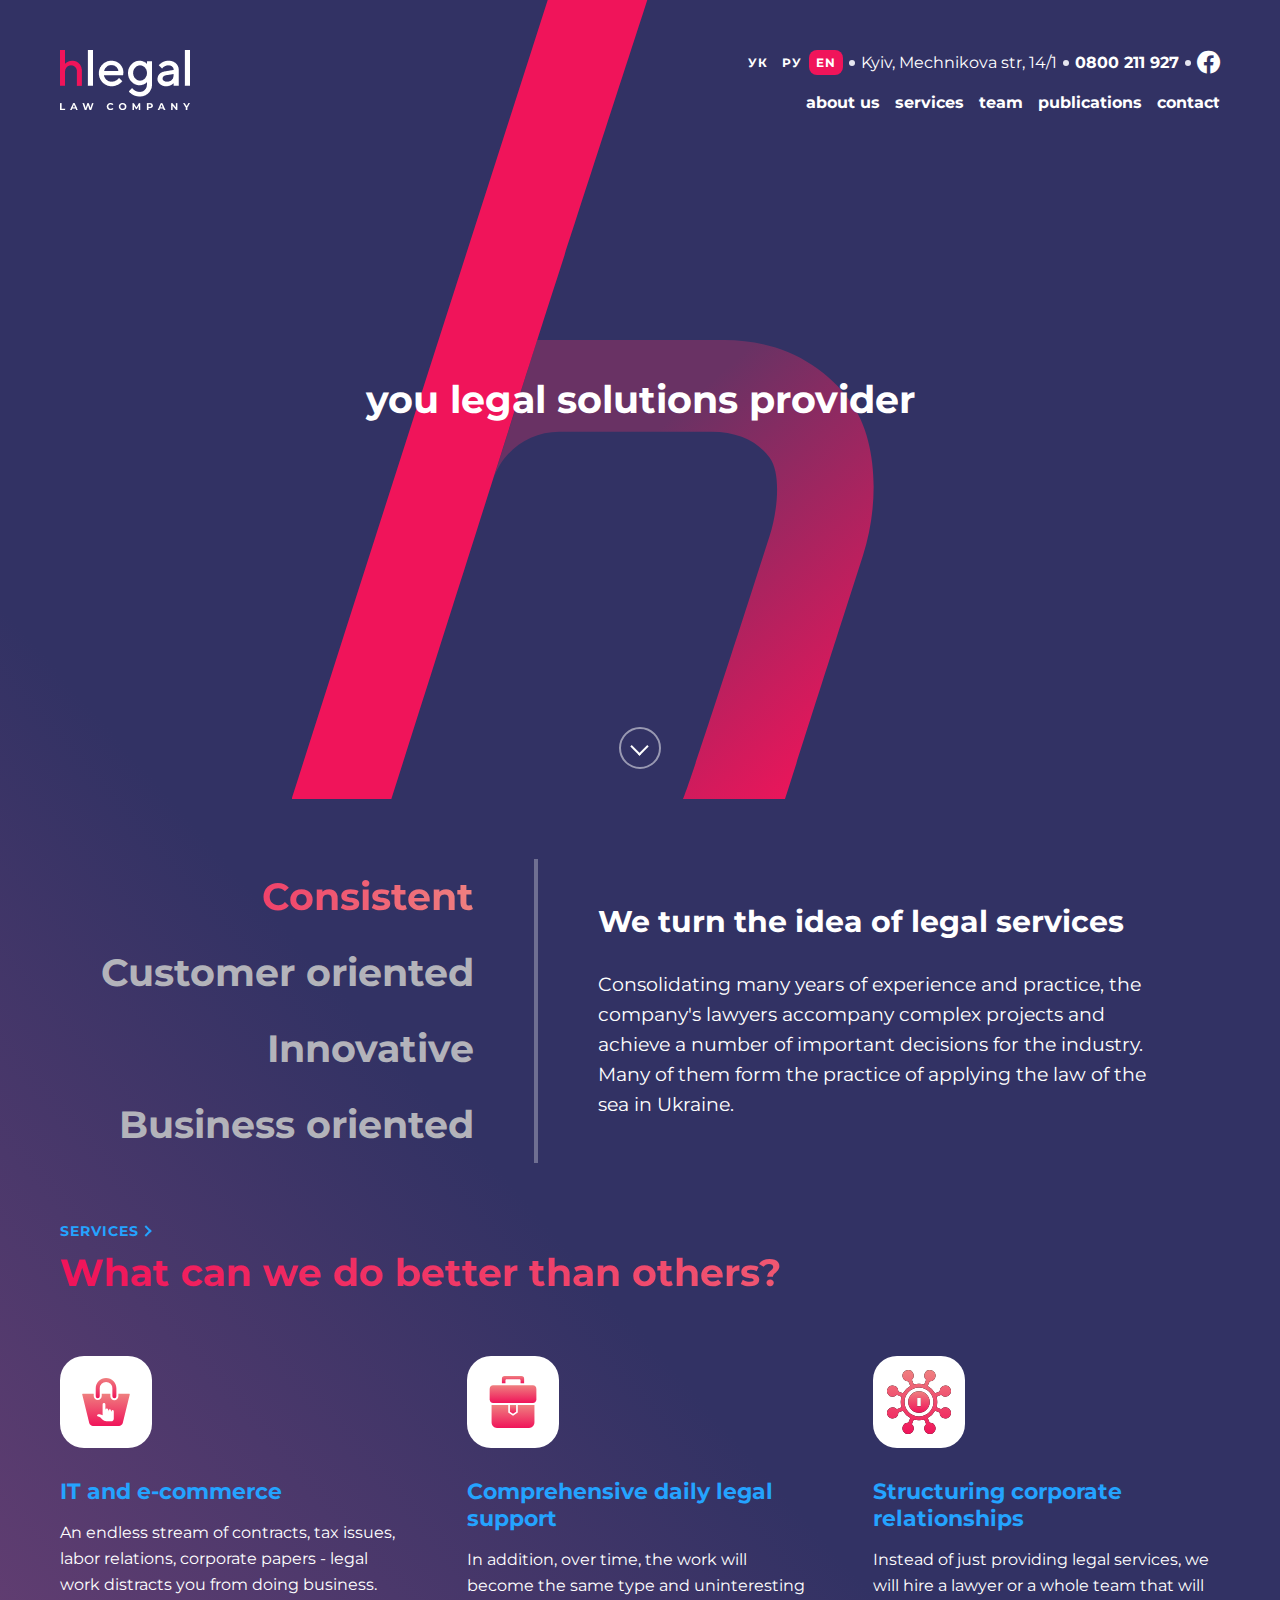
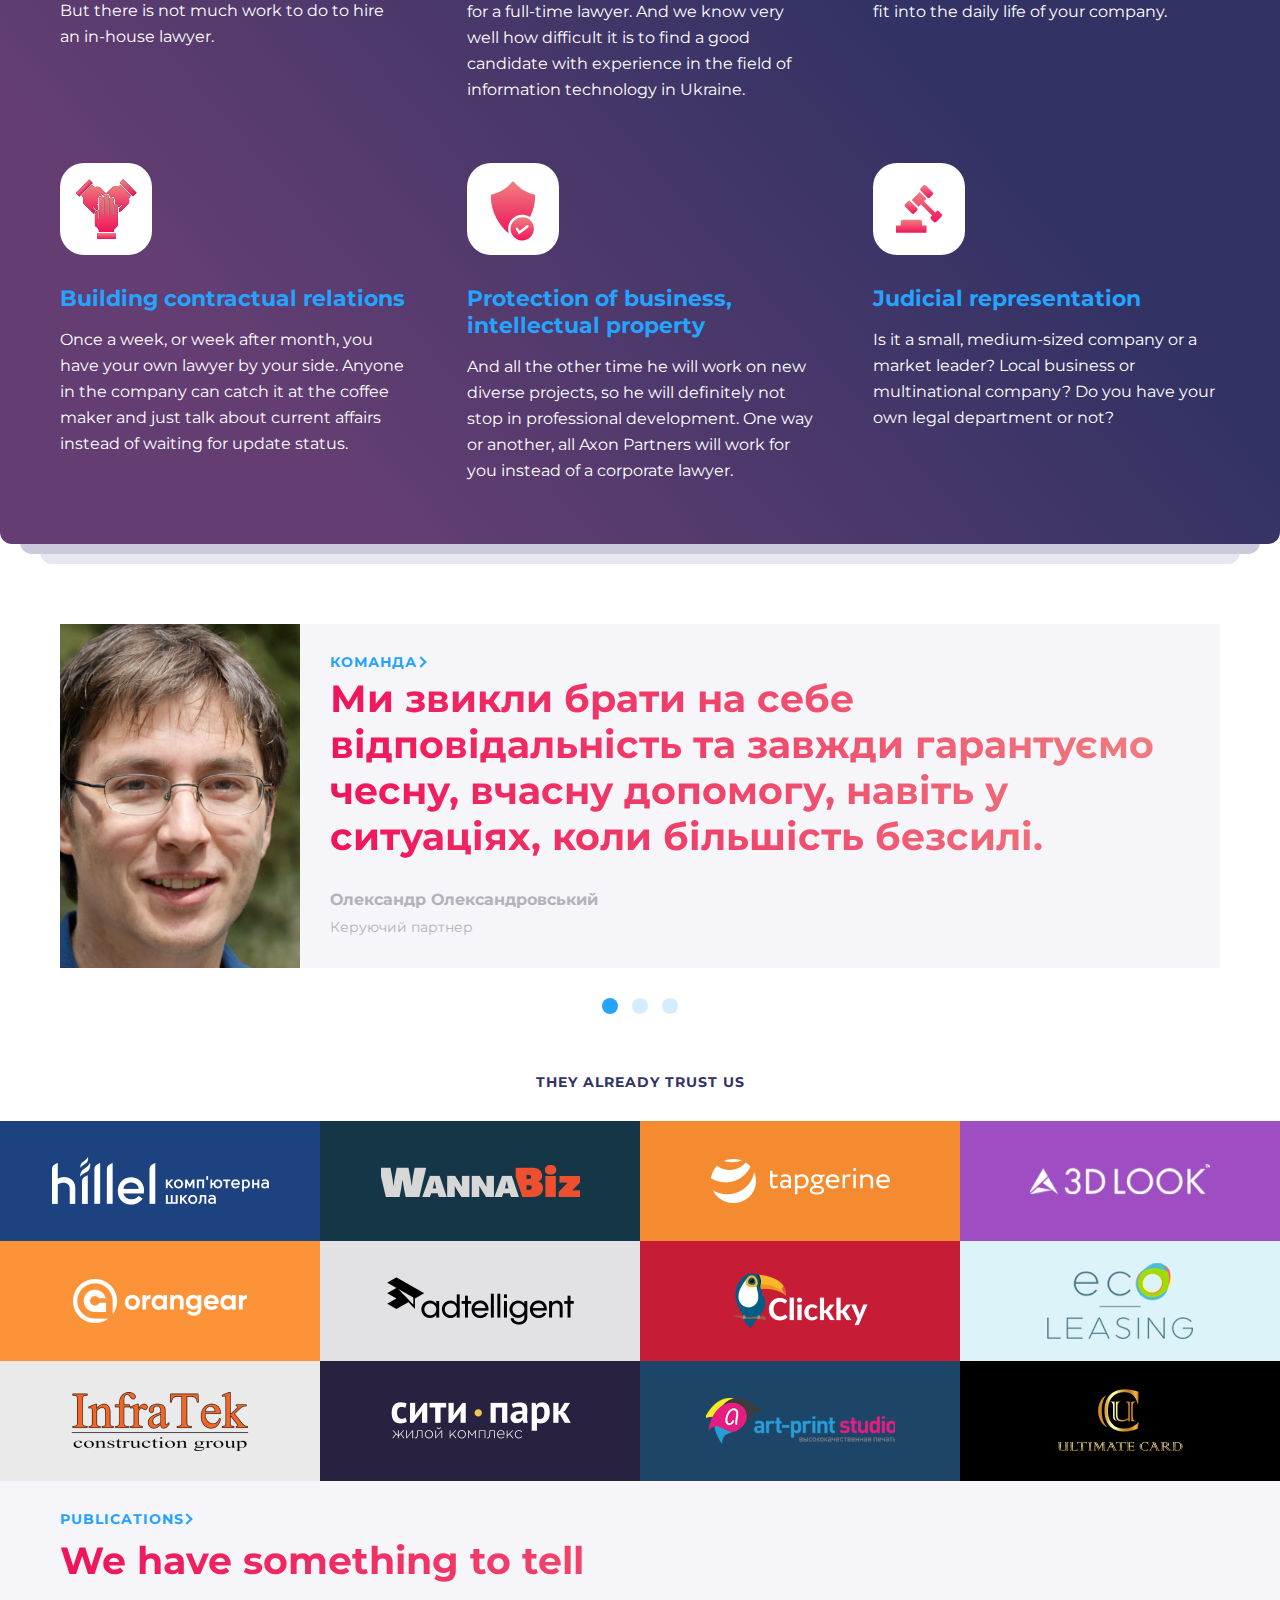
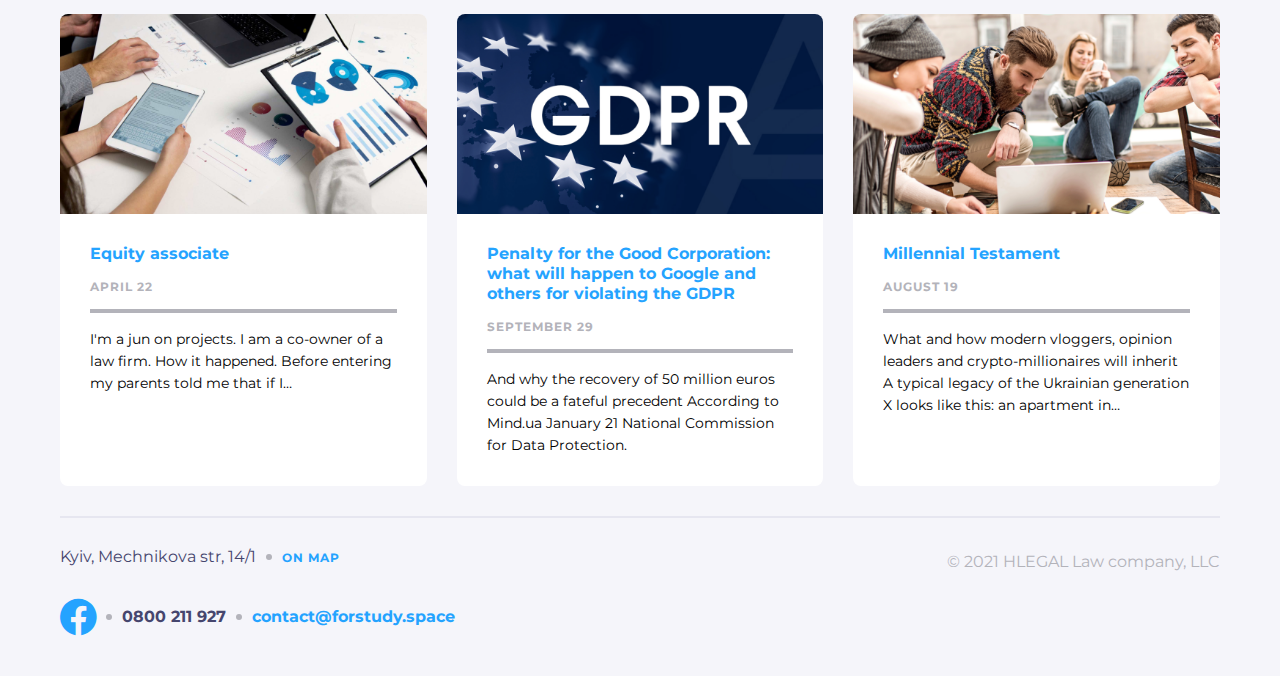
==== commit c57e7abd: "f" ====
--- a/public/index.html
+++ b/public/index.html
@@ -40,7 +40,7 @@
                                 <li class="head__menu-list"><a class="head__menu-link" href="#">services</a></li>
                                 <li class="head__menu-list"><a class="head__menu-link" href="#">team</a></li>
                                 <li class="head__menu-list"><a class="head__menu-link" href="#">publications</a></li>
-                                <li class="head__menu-list"><a class="head__menu-link" href="#">contact</a></li>
+                                <li class="head__menu-list"><a class="head__menu-link" href="contact-page.html">contact</a></li>
                             </ul>
                         </div>
                     </div>
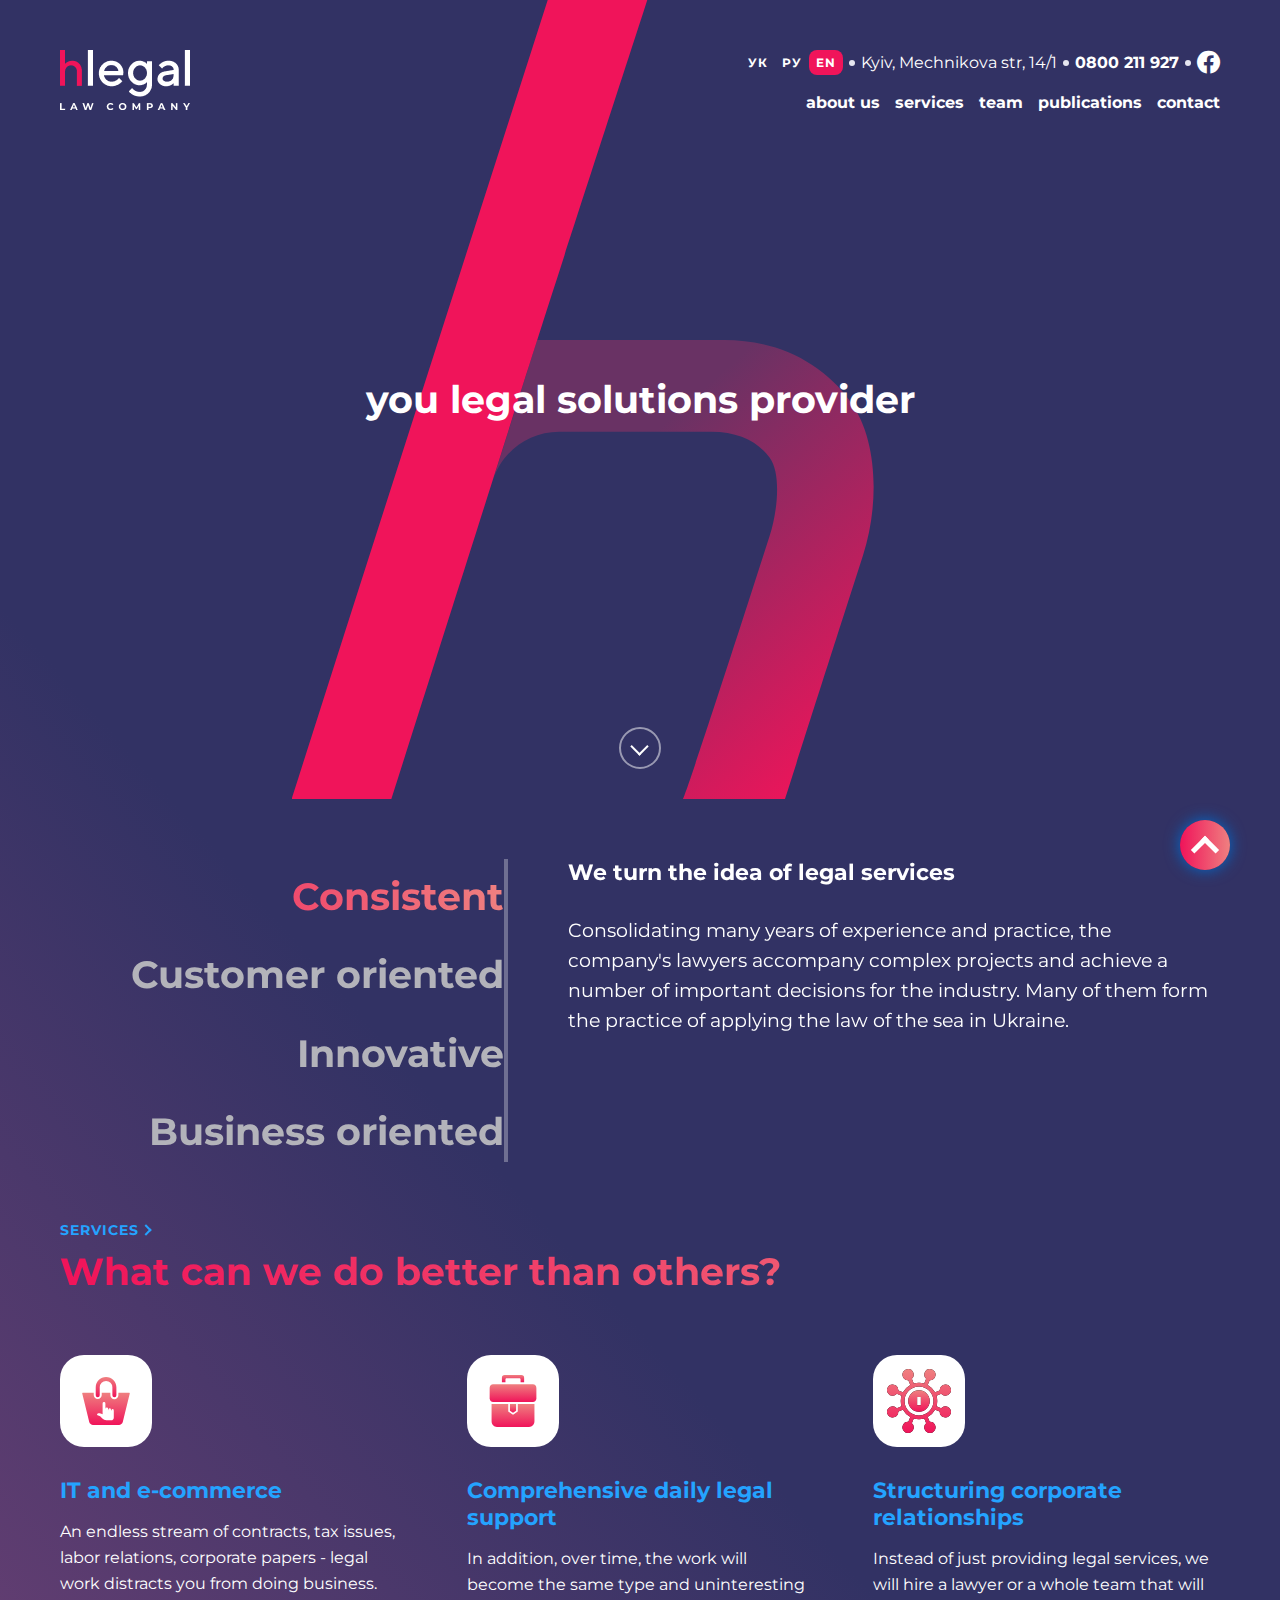
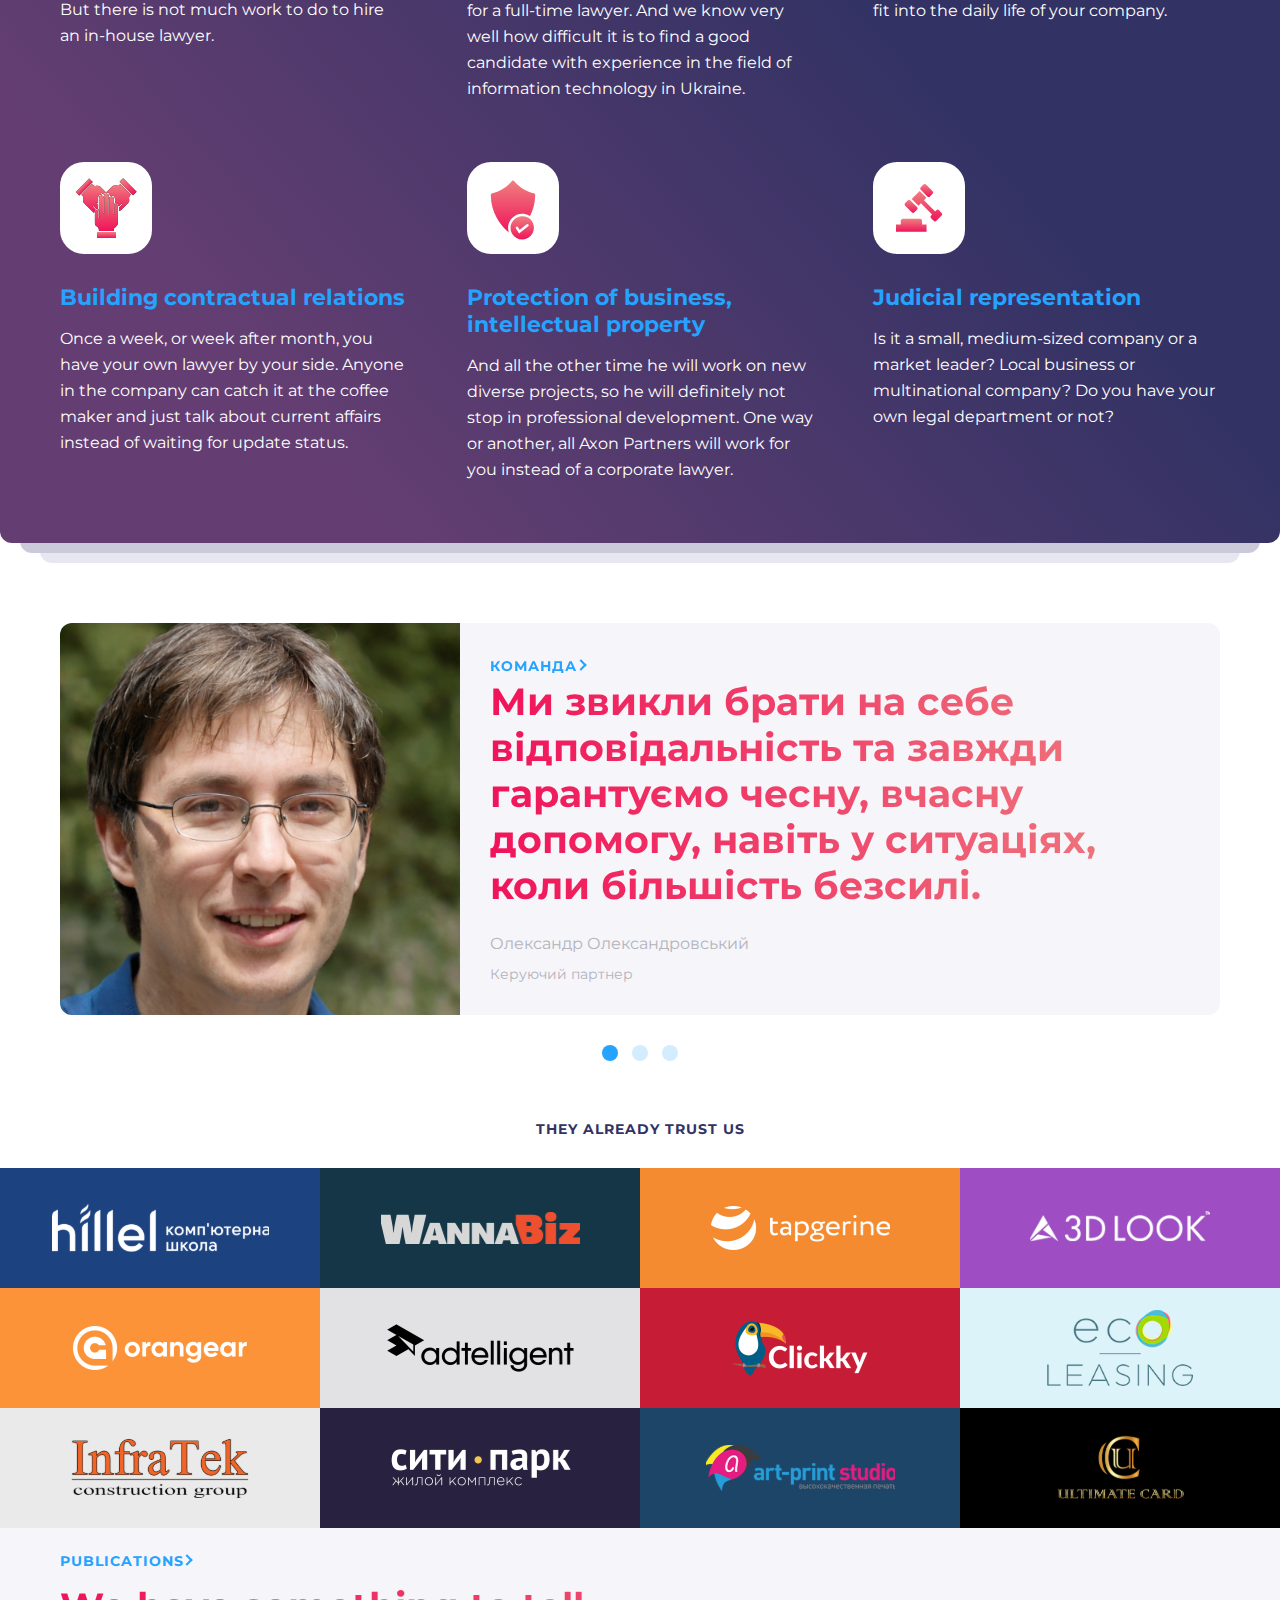
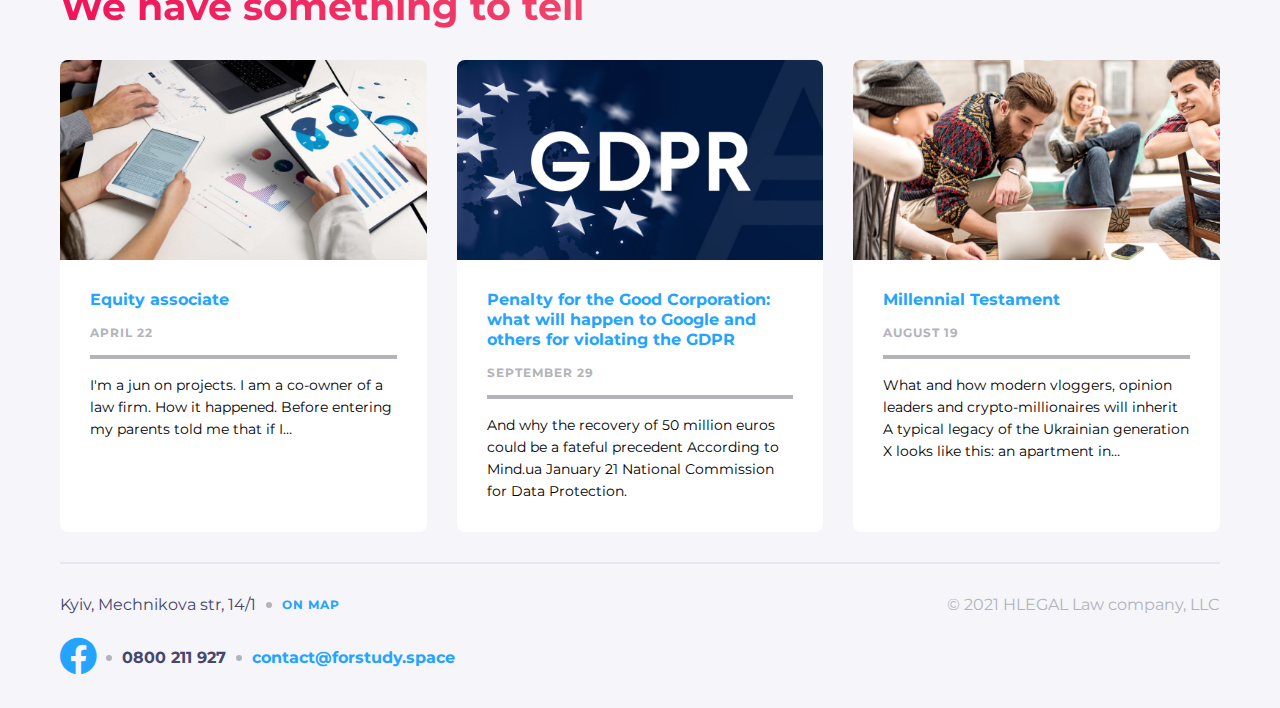
==== commit e72b7e01: "f" ====
--- a/public/index.html
+++ b/public/index.html
@@ -58,59 +58,63 @@
                             <img src="images/Symbol.svg" alt="symbol">
                         </div>
                         <span class="symbol__text-pos">you legal solutions provider</span>
-                        <a href="#" class="symbol__btn-pos"><span class="symbol__arrow">a</span></a>
-                    </div>
-                    <div class="menu-check">
+                        <a href="#check" class="symbol__btn-pos"><span class="symbol__arrow">a</span></a>
+                    </div>
+                    <div id="check" class="menu-check">
                         <input id="cons" name="chek" type="radio" checked>
                         <input id="cust" name="chek" type="radio">
                         <input id="innov" name="chek" type="radio">
                         <input id="busin" name="chek" type="radio">
-                        <div class="menu-check__list menu-check__swiper">
-                            <label class="hero menu-check__click" for="cons">Consistent</label>
-                            <label class="hero menu-check__click" for="cust">Customer oriented</label>
-                            <label class="hero menu-check__click" for="innov">Innovative</label>
-                            <label class="hero menu-check__click" for="busin">Business oriented</label>
-                        </div>
-                        <div class="menu-check__body">
-                            <div class="cons radio">
-                                <h2 class="menu-check__title">We turn the idea of legal services</h2>
-                                <p>
-                                    Consolidating many years of experience and practice, the
-                                    company's lawyers accompany complex projects and
-                                    achieve a number of important decisions for the industry.
-                                    Many of them form the practice of applying the law of the
-                                    sea in Ukraine.
-                                </p>
-                            </div>
-                            <div class="cust radio">
-                                <h2 class="menu-check__title">We turn the idea of legal services</h2>
-                                <p>
-                                    Consolidating many years of experience and practice, the 
-                                    company's lawyers accompany complex projects and 
-                                    achieve a number of important decisions for the industry.
-                                </p>
-                            </div>
-                            <div class="innov radio">
-                                <h2 class="menu-check__title">We turn the idea of </h2>
-                                <p>
-                                    Consolidating many years of experience and practice, the 
-                                    company's lawyers accompany complex projects and 
-                                    achieve
-                                </p>
-                            </div>
-                            <div class="busin radio">
-                                <h2 class="menu-check__title">We turn the idea of legal services</h2>
-                                <p>
-                                    Consolidating many years of experience and practice, the 
-                                    company's lawyers accompany complex projects and 
-                                    achieve a number of important decisions for the industry. 
-                                </p>
+                        <div class="swiper mySwiper2">
+                            <div class="menu-check__list menu-check__swiper swiper-wrapper">
+                                <label class="hero menu-check__click swiper-slide" for="cons">Consistent</label>
+                                <label class="hero menu-check__click swiper-slide" for="cust">Customer oriented</label>
+                                <label class="hero menu-check__click swiper-slide" for="innov">Innovative</label>
+                                <label class="hero menu-check__click swiper-slide" for="busin">Business oriented</label>
+                            </div>
+                        </div>
+                        <div class="swiper mySwiper3">
+                            <div class="menu-check__body swiper-wrapper">
+                                <div class="cons radio swiper-slide">
+                                    <h3 class="menu-check__title">We turn the idea of legal services</h3>
+                                    <p>
+                                        Consolidating many years of experience and practice, the
+                                        company's lawyers accompany complex projects and
+                                        achieve a number of important decisions for the industry.
+                                        Many of them form the practice of applying the law of the
+                                        sea in Ukraine.
+                                    </p>
+                                </div>
+                                <div class="cust radio swiper-slide">
+                                    <h3 class="menu-check__title">We turn the idea of legal services</h3>
+                                    <p>
+                                        Consolidating many years of experience and practice, the 
+                                        company's lawyers accompany complex projects and 
+                                        achieve a number of important decisions for the industry.
+                                    </p>
+                                </div>
+                                <div class="innov radio swiper-slide">
+                                    <h3 class="menu-check__title">We turn the idea of </h3>
+                                    <p>
+                                        Consolidating many years of experience and practice, the 
+                                        company's lawyers accompany complex projects and 
+                                        achieve
+                                    </p>
+                                </div>
+                                <div class="busin radio swiper-slide">
+                                    <h3 class="menu-check__title">We turn the idea of legal services</h3>
+                                    <p>
+                                        Consolidating many years of experience and practice, the 
+                                        company's lawyers accompany complex projects and 
+                                        achieve a number of important decisions for the industry. 
+                                    </p>
+                                </div>
                             </div>
                         </div>
                     </div>
                     <div class="line-cards">
-                        <a class="line-cards__btn" href="#"><h3 class="h3-caps line-cards__h3-caps">Services</h3></a>
-                        <span class="hero line-cards__hero">What can we do better than others?</span>
+                        <a class="line-cards__btn h3-caps line-cards__h3-caps" href="#">Services</a>
+                        <h2 class="hero line-cards__hero">What can we do better than others?</h2>
                         <ul class="line-cards__list">
                             <li class="line-cards__list-li">
                                 <div class="line-cards__card">
@@ -210,7 +214,7 @@
                 </div>
             </div>
             <div class="container">
-                <div class="swiper">
+                <div class="swiper mySwiper">
                     <div class="swiper-wrapper">
                         <div class="swiper-slide">
                             <div class="team">
@@ -218,14 +222,16 @@
                                     <img src="images/alexandr.png" alt="alexandr">
                                 </div>
                                 <div class="team__discription">
-                                    <a class="team__btn" href="#"><h3 class="h3-caps">команда</h3></a>
+                                    <a class="team__btn h3-caps" href="#">команда</a>
                                     <blockquote class="hero team__hero">
-                                        Ми звикли брати на себе відповідальність та завжди 
-                                        гарантуємо чесну, вчасну допомогу, навіть у ситуаціях, 
-                                        коли більшість безсилі.
+                                        <p>
+                                            Ми звикли брати на себе відповідальність та завжди 
+                                            гарантуємо чесну, вчасну допомогу, навіть у ситуаціях, 
+                                            коли більшість безсилі.
+                                        </p>
                                     </blockquote>
                                     <figcaption>
-                                        <h4 class="team__name">Олександр Олександровський</h4>
+                                        <span class="team__name">Олександр Олександровський</span>
                                         <span class="team__position">Керуючий партнер</span>
                                     </figcaption>
                                 </div>
@@ -234,18 +240,20 @@
                         <div class="swiper-slide">
                             <div class="team">
                                 <div class="team__photo">
-                                    <img src="images/alexandr.png" alt="alexandr">
+                                    <img src="images/oksana.png" alt="oksana">
                                 </div>
                                 <div class="team__discription">
-                                    <h3 class="h3-caps">команда</h3>
+                                    <a class="team__btn" href="#"><h3 class="h3-caps">команда</h3></a>
                                     <blockquote class="hero team__hero">
-                                        Ми звикли брати на себе відповідальність та завжди 
-                                        гарантуємо чесну, вчасну допомогу, навіть у ситуаціях, 
-                                        коли більшість безсилі.
+                                        <p>
+                                            Ми звикли брати на себе відповідальність та завжди 
+                                            гарантуємо чесну, вчасну допомогу, навіть у ситуаціях, 
+                                            коли більшість безсилі.
+                                        </p>
                                     </blockquote>
                                     <figcaption>
-                                        <h4 class="team__name">Олександр Олександровський</h4>
-                                        <span class="team__position">Керуючий партнер</span>
+                                        <span class="team__name">Оксана Кобзар</span>
+                                        <span class="team__position">Партнер, адвокат</span>
                                     </figcaption>
                                 </div>
                             </div>
@@ -253,18 +261,20 @@
                         <div class="swiper-slide">
                             <div class="team">
                                 <div class="team__photo">
-                                    <img src="images/alexandr.png" alt="alexandr">
+                                    <img src="images/sergey.png" alt="sergey">
                                 </div>
                                 <div class="team__discription">
-                                    <h3 class="h3-caps">команда</h3>
+                                    <a class="team__btn" href="#"><h3 class="h3-caps">команда</h3></a>
                                     <blockquote class="hero team__hero">
-                                        Ми звикли брати на себе відповідальність та завжди 
-                                        гарантуємо чесну, вчасну допомогу, навіть у ситуаціях, 
-                                        коли більшість безсилі.
+                                        <p>
+                                            Ми звикли брати на себе відповідальність та завжди 
+                                            гарантуємо чесну, вчасну допомогу, навіть у ситуаціях, 
+                                            коли більшість безсилі.
+                                        </p>
                                     </blockquote>
                                     <figcaption>
-                                        <h4 class="team__name">Олександр Олександровський</h4>
-                                        <span class="team__position">Керуючий партнер</span>
+                                        <span class="team__name">Сергій Бінн</span>
+                                        <span class="team__position">Associate</span>
                                     </figcaption>
                                 </div>
                             </div>
@@ -276,53 +286,53 @@
             <div class="brand">
                 <h3 class="h3-caps brand__h3-caps">They already trust us</h3>
                 <div class="brand__grid-box">
-                    <a class="brand__img" href="#"><img src="images/hillel.png" alt="hillel"></a>
-                    <a class="brand__img" href="#"><img src="images/wannabiz.png" alt="wannabiz"></a>
-                    <a class="brand__img" href="#"><img src="images/targerin.png" alt="targerine"></a>
-                    <a class="brand__img" href="#"><img src="images/3d_look.png" alt="3d_look"></a>
-                    <a class="brand__img" href="#"><img src="images/orangear.png" alt="orangear"></a>
-                    <a class="brand__img" href="#"><img src="images/adtelligent.png" alt="adtelligent"></a>
-                    <a class="brand__img mobile-none" href="#"><img src="images/clickky.png" alt="clickky"></a>
-                    <a class="brand__img mobile-none" href="#"><img src="images/eco-leasing.png" alt="eco-leasing"></a>
-                    <a class="brand__img mobile-none" href="#"><img src="images/infatek.png" alt="infratek"></a>
-                    <a class="brand__img mobile-none" href="#"><img src="images/city-park.png" alt="city-park"></a>
-                    <a class="brand__img mobile-none" href="#"><img src="images/art-print_studio.png" alt="art-print_studio"></a>
-                    <a class="brand__img mobile-none" href="#"><img src="images/ultimate_card.png" alt="ultimate_card"></a>
+                    <a class="brand__img hillel" href="#"><img src="images/hillel.svg" alt="hillel"></a>
+                    <a class="brand__img wannabiz" href="#"><img src="images/wannabiz.svg" alt="wannabiz"></a>
+                    <a class="brand__img targerine" href="#"><img src="images/tapgerine.svg" alt="targerine"></a>
+                    <a class="brand__img d_look" href="#"><img src="images/3dlook.svg" alt="3d_look"></a>
+                    <a class="brand__img orangear" href="#"><img src="images/orangear.svg" alt="orangear"></a>
+                    <a class="brand__img adtelligent" href="#"><img src="images/adtelligent.svg" alt="adtelligent"></a>
+                    <a class="brand__img mobile-none clickky" href="#"><img src="images/clickky.svg" alt="clickky"></a>
+                    <a class="brand__img mobile-none eco-leasing" href="#"><img src="images//eco-leasing.svg" alt="eco-leasing"></a>
+                    <a class="brand__img mobile-none infratek" href="#"><img src="images/ingratek.svg" alt="infratek"></a>
+                    <a class="brand__img mobile-none city-park" href="#"><img src="images/city-par.svg" alt="city-park"></a>
+                    <a class="brand__img mobile-none art-print_studio" href="#"><img src="images/artprint.svg" alt="art-print_studio"></a>
+                    <a class="brand__img mobile-none ultimate_card" href="#"><img src="images/ultimatecard.svg" alt="ultimate_card"></a>
                 </div>
             </div>
             <div class="article">
                 <div class="container">
                     <div class="article__wrapper">
-                        <a class="article__btn" href="#"><h3 class="h3-caps">Publications</h3></a>
-                        <span class="hero article__hero">We have something to tell</span>
+                        <a class="article__btn h3-caps" href="#">Publications</a>
+                        <h2 class="hero article__hero">We have something to tell</h2>
                         <div class="article__grid-box">
                             <div class="article__card">
                                 <div class="article__card-img">
-                                    <img src="images/equity.png" alt="equity">
+                                    <a href="#"><img src="images/equity.png" alt="equity"></a>
                                 </div>
                                 <div class="article__card-body">
-                                    <h4 class="article__title">Equity associate</h4>
-                                    <span class="article__date h3-caps">April 22</span>
+                                    <a class="article__title" href="#"><h4>Equity associate</h4></a>
+                                    <time datetime="22-04-2021" class="article__date h3-caps">April 22</time>
                                     <p class="article__text">I'm a jun on projects. I am a co-owner of a law firm. How it happened. Before entering my parents told me that if I…</p>
                                 </div>
                             </div>
                             <div class="article__card">
                                 <div class="article__card-img">
-                                    <img src="images/gdpr.png" alt="gdpr">
+                                    <a href="#"><img src="images/gdpr.png" alt="gdpr"></a>
                                 </div>
                                 <div class="article__card-body">
-                                    <h4 class="article__title">Penalty for the Good Corporation: what will happen to Google and others for violating the GDPR</h4>
-                                    <span class="article__date h3-caps">September 29</span>
+                                    <a class="article__title" href="#"><h4>Penalty for the Good Corporation: what will happen to Google and others for violating the GDPR</h4></a>
+                                    <time datetime="19-08-2021" class="article__date h3-caps">September 29</time>
                                     <p class="article__text">And why the recovery of 50 million euros could be a fateful precedent According to Mind.ua January 21 National Commission for Data Protection.</p>
                                 </div>
                             </div>
                             <div class="article__card">
                                 <div class="article__card-img">
-                                    <img src="images/testament.png" alt="testament">
+                                    <a href="#"><img src="images/testament.png" alt="testament"></a>
                                 </div>
                                 <div class="article__card-body">
-                                    <h4 class="article__title">Millennial Testament</h4>
-                                    <span class="article__date h3-caps">August 19</span>
+                                    <a class="article__title" href="#"><h4>Millennial Testament</h4></a>
+                                    <time datetime="19-08-2022" class="article__date h3-caps">August 19</time>
                                     <p class="article__text">What and how modern vloggers, opinion leaders and crypto-millionaires will inherit A typical legacy of the Ukrainian generation X looks like this: an apartment in…</p>
                                 </div>
                             </div>
@@ -330,29 +340,30 @@
                     </div>
                 </div>
             </div>
+            <a class="back" href="#wrapper">back</a>
         </main>
         <footer id="footer">
             <div class="footer__wrapper">
                 <div class="container">
                     <div class="footer">
                         <ul class="footer__address">
-                            <li class="head__info-contact">
-                                <a class="head__contact-link head__contact-link--fw-reg" href="#">
+                            <li class="footer__info-contact">
+                                <a class="footer__contact-link footer__contact-link--fw-reg" href="#">
                                     <address>Kyiv, Mechnikova str, 14/1</address>
                                 </a>
                             </li>
-                            <li class="head__info-contact">
-                                <a class="head__info-contact--foot-fz head__info-contact--foot-color" href="#">On map</a>
+                            <li class="footer__info-contact">
+                                <a class="footer__info-contact--foot-fz footer__info-contact--foot-color" href="#">On map</a>
                             </li>
                         </ul>
                         <ul class="footer__contact">
-                            <li class="head__info-contact">
-                                <a class="head__contact-link head__fb footer__fb head__info-contact--foot-color" href="#">
+                            <li class="footer_info-contact">
+                                <a class="footer__contact-link footer__fb footer__info-contact--foot-color" href="#">
                                     <span class="icon-facebook"></span>
                                 </a>
                             </li>
-                            <li class="head__info-contact"><a class="head__contact-link" href="tel:0800211927">0800 211 927</a></li>
-                            <li class="head__info-contact"><a class="head__contact-link head__info-contact--foot-color" href="mail:contact@forstudy.space">contact@forstudy.space</a></li>
+                            <li class="footer__info-contact"><a class="footer__contact-link" href="tel:0800211927">0800 211 927</a></li>
+                            <li class="footer__info-contact"><a class="footer__contact-link footer__info-contact--foot-color" href="mailto:contact@forstudy.space">contact@forstudy.space</a></li>
                         </ul>
                         <div class="footer__c"><span>© 2021 HLEGAL Law company, LLC</span></div>
                     </div>
@@ -362,7 +373,7 @@
     </div>
     <script src="https://cdn.jsdelivr.net/npm/swiper@8/swiper-bundle.min.js"></script>
     <script>
-        const swiper = new Swiper('.swiper', {
+        const swiper = new Swiper('.mySwiper', {
             loop: true,
 
             pagination: {
@@ -370,7 +381,25 @@
                 clickable: true,
             },
         });
+        var swiper2 = new Swiper(".mySwiper2", {
+        direction: "vertical",
+        spaceBetween: 10,
+        slidesPerView: 4,
+        freeMode: true,
+        watchSlidesProgress: true,
+      });
+      var swiper3 = new Swiper(".mySwiper3", {
+        direction: "vertical",
+        slidesPerView: 1,
+        spaceBetween: 4,
+        mousewheel: true,
+        thumbs: {
+            mySwiper3: mySwiper2,
+        },
+      });
     </script>
+
+
     <!-- <script>
         const swiper_check = new Swiper('.menu-check__swiper', {
             loop: true,
